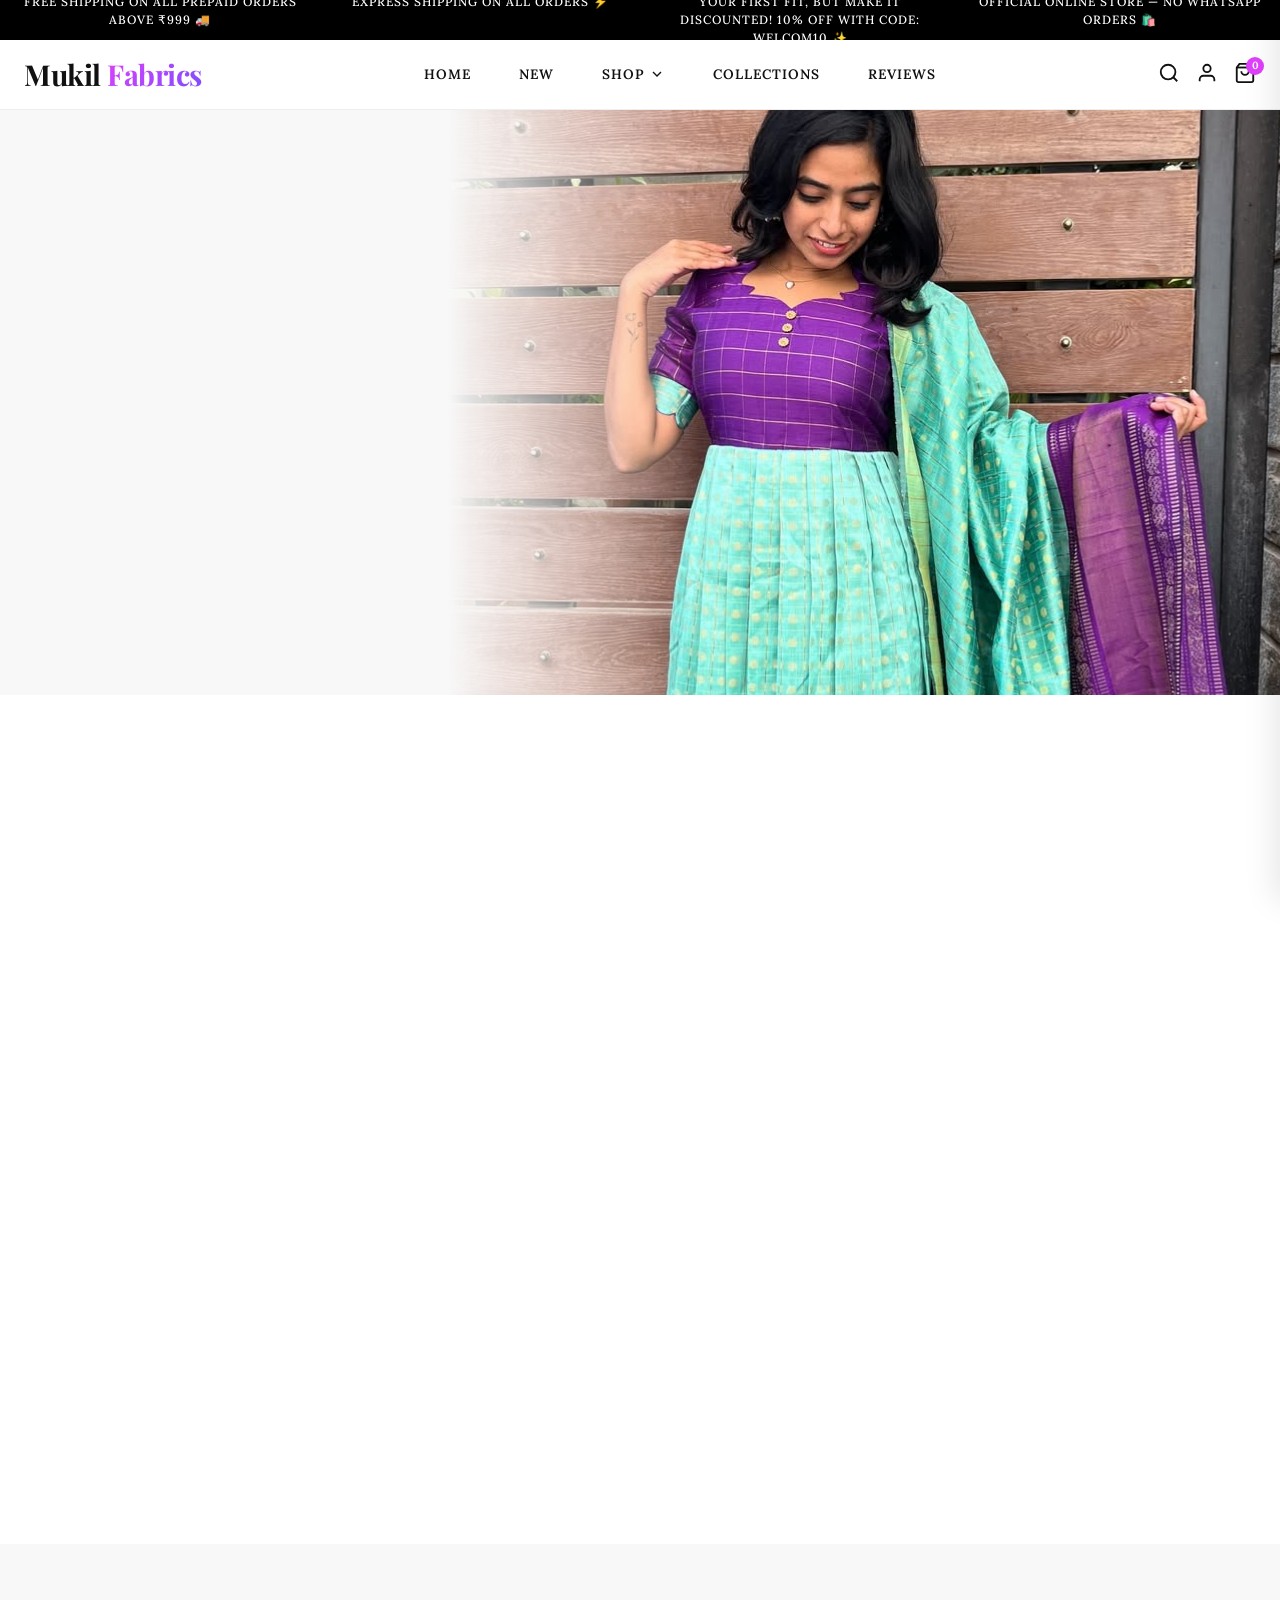
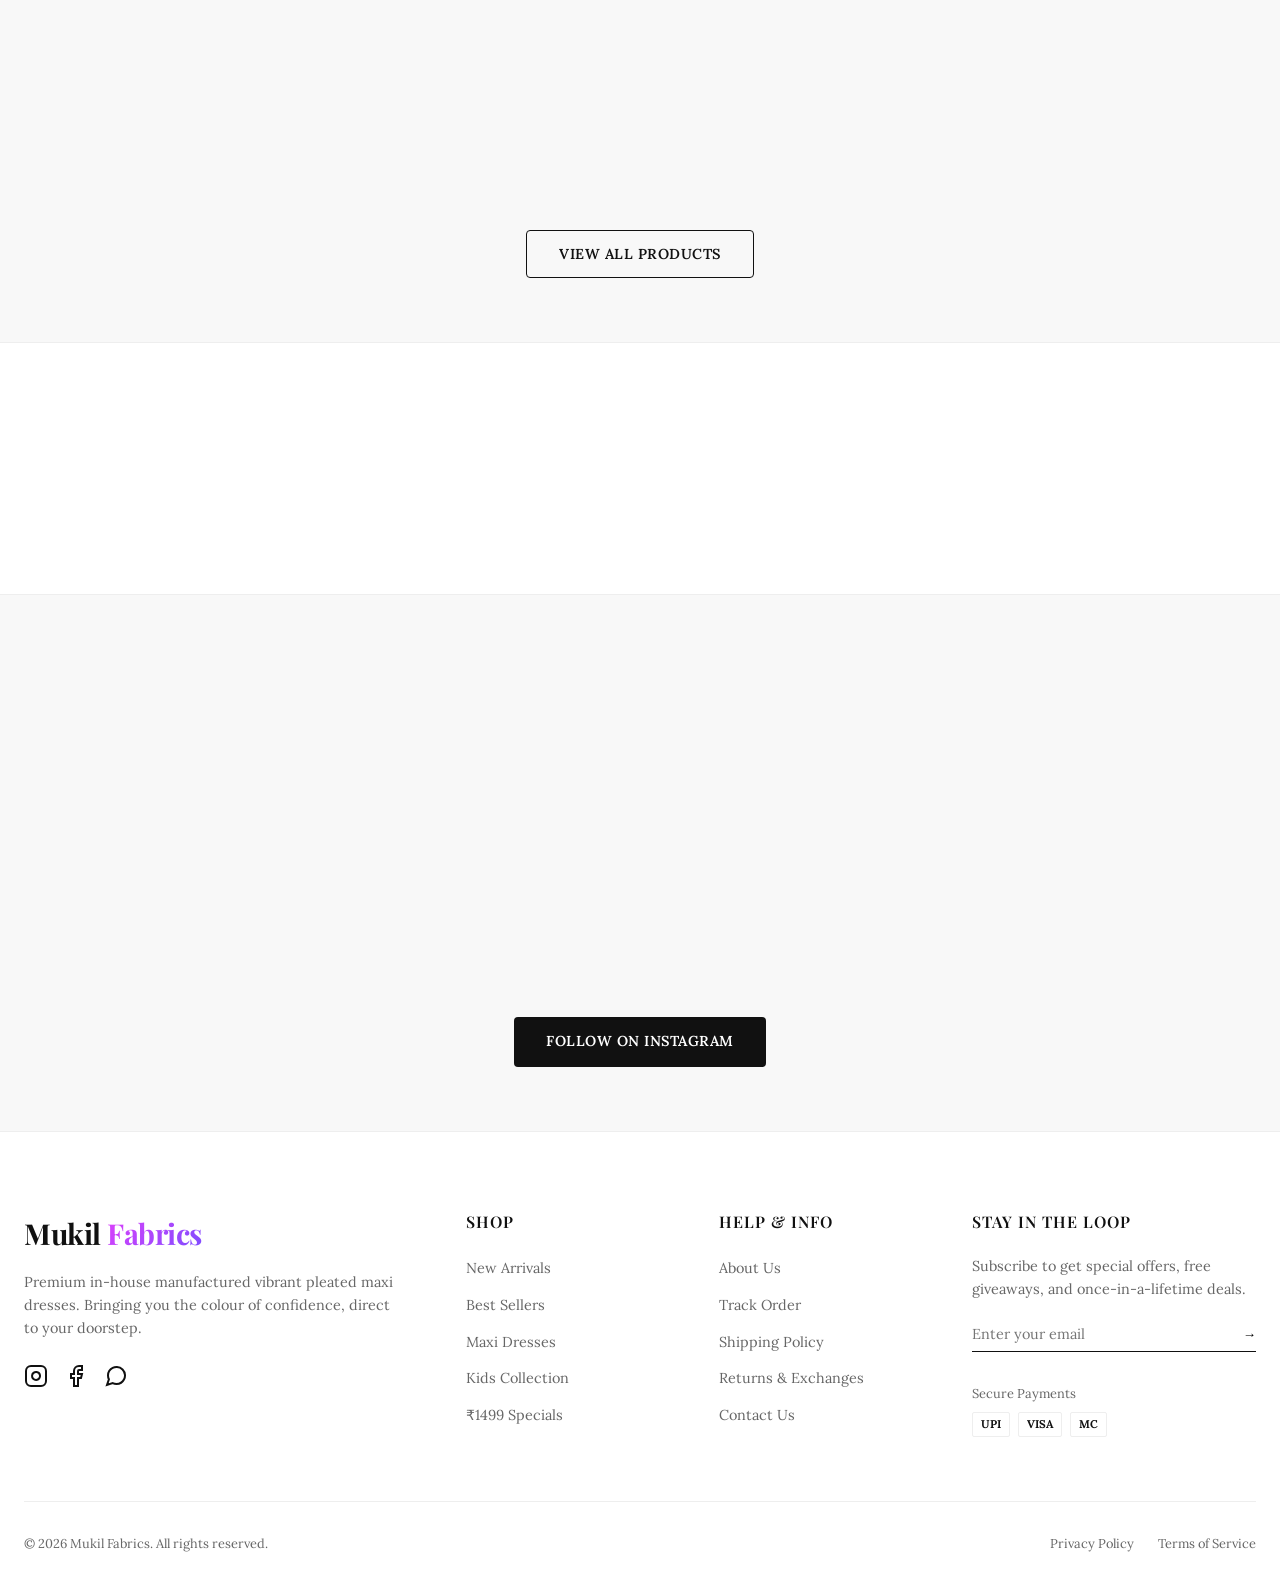
==== index.html @ 8c43ef95 "Implement sequential IDs P001 and OR001 with Admin display" ====
<!DOCTYPE html>
<html lang="en">
<head>
  <meta charset="UTF-8">
  <meta name="viewport" content="width=device-width, initial-scale=1.0">
  <title>Mukil Fabrics – Premium Pleated Maxi Dresses</title>
  <meta name="description" content="Shop Mukil Fabrics for trendy, vibrant pleated maxi dresses. Direct from manufacturer at ₹1499.">
  <link rel="stylesheet" href="style.css?v=2.2">
  <link rel="preconnect" href="https://fonts.googleapis.com">
  <link rel="preconnect" href="https://fonts.gstatic.com" crossorigin>
  <link href="https://fonts.googleapis.com/css2?family=Lora:ital,wght@0,400;0,500;0,600;0,700;1,400&family=Playfair+Display:ital,wght@0,400;0,500;0,600;0,700;0,800;0,900;1,400&display=swap" rel="stylesheet">
  <!-- SweetAlert2 for premium notifications -->
  <script src="https://cdn.jsdelivr.net/npm/sweetalert2@11"></script>
  <style>
    /* Prevent FOUC and ensure icons load smoothly */
    [data-icon] { display: inline-block; width: 1em; height: 1em; stroke-width: 0; stroke: currentColor; fill: currentColor; }
  </style>
</head>
<body class="light-mode">
  
  <!-- ROTATING ANNOUNCEMENT BAR -->
  <div class="announcement-bar" id="announcementBar">
    <div class="announcement-track" id="announcementTrack">
      <div class="announcement-slide">Free shipping on all prepaid orders above ₹999 🚚</div>
      <div class="announcement-slide">Express Shipping on all Orders ⚡</div>
      <div class="announcement-slide">Your first fit, but make it discounted! 10% OFF with code: WELCOM10 ✨</div>
      <div class="announcement-slide">Official Online Store — No WhatsApp Orders 🛍️</div>
    </div>
  </div>

  <!-- HEADER & MEGA MENU -->
  <header class="header">
    <div class="header-container">
      <button class="hamburger" id="hamburgerBtn" aria-label="Menu">
        <svg viewBox="0 0 24 24" fill="none" stroke="currentColor" stroke-width="2" stroke-linecap="round"><line x1="3" y1="12" x2="21" y2="12"></line><line x1="3" y1="6" x2="21" y2="6"></line><line x1="3" y1="18" x2="21" y2="18"></line></svg>
      </button>
      
      <a href="#" class="logo">Mukil <span class="gradient-text">Fabrics</span></a>

      <nav class="nav" id="mainNav">
        <ul class="nav-links">
          <li><a href="#" class="active">Home</a></li>
          <li><a href="#new">New</a></li>
          <li class="has-mega-menu">
            <a href="#shop">Shop <svg class="chevron" viewBox="0 0 24 24" fill="none" stroke="currentColor" stroke-width="2"><polyline points="6 9 12 15 18 9"></polyline></svg></a>
            <div class="mega-menu">
              <div class="mega-menu-inner">
                <div class="mega-col">
                  <h3>Dresses</h3>
                  <a href="#">New In</a>
                  <a href="#">Trending Now</a>
                  <a href="#">Maxi Dresses</a>
                  <a href="#">Midi Dresses</a>
                  <a href="#">View All</a>
                </div>
                <div class="mega-col">
                  <h3>Kids Collection</h3>
                  <a href="#">Party Wear</a>
                  <a href="#">Casual Wear</a>
                  <a href="#">Trending</a>
                </div>
                <div class="mega-col">
                  <h3>Shop by Price</h3>
                  <a href="#">Under ₹1499</a>
                  <a href="#">₹1499 Specials</a>
                  <a href="#">Premium Collection</a>
                </div>
                <div class="mega-col mega-promo">
                  <img src="images/dress_magenta.png" alt="Promo">
                  <div class="promo-text">
                    <h4>Bestsellers</h4>
                    <p>Shop our most loved styles</p>
                  </div>
                </div>
              </div>
            </div>
          </li>
          <li><a href="#collections">Collections</a></li>
          <li><a href="#reviews">Reviews</a></li>
        </ul>
      </nav>

      <div class="nav-icons">
        <button aria-label="Search" class="icon-btn"><svg viewBox="0 0 24 24" fill="none" stroke="currentColor" stroke-width="2"><circle cx="11" cy="11" r="8"></circle><line x1="21" y1="21" x2="16.65" y2="16.65"></line></svg></button>
        <button aria-label="Account" class="icon-btn hide-mobile"><svg viewBox="0 0 24 24" fill="none" stroke="currentColor" stroke-width="2"><path d="M20 21v-2a4 4 0 0 0-4-4H8a4 4 0 0 0-4 4v2"></path><circle cx="12" cy="7" r="4"></circle></svg></button>
        <button aria-label="Cart" class="icon-btn cart-btn" id="cartBtn">
          <svg viewBox="0 0 24 24" fill="none" stroke="currentColor" stroke-width="2"><path d="M6 2L3 6v14a2 2 0 0 0 2 2h14a2 2 0 0 0 2-2V6l-3-4z"></path><line x1="3" y1="6" x2="21" y2="6"></line><path d="M16 10a4 4 0 0 1-8 0"></path></svg>
          <span class="cart-count" id="cartCount">0</span>
        </button>
      </div>
    </div>
  </header>

  <main>
    <!-- SPLIT HERO -->
    <section class="hero-full" id="home">
      <div class="hero-bg animate-on-load">
        <img src="images/hero_banner.jpg" alt="Vibrant Pleated Maxi Dresses">
      </div>
      <div class="container hero-container">
        <div class="hero-content-wrapper">
          <div class="hero-text-content">
            <span class="hero-tag reveal-up animate-on-load delay-1">New Collection</span>
            <h1 class="hero-main-title reveal-up animate-on-load delay-2">Wear the Colour<br><span class="animated-gradient-text">of Confidence</span></h1>
            <p class="hero-desc reveal-up animate-on-load delay-3">Premium In-House Manufacturing. Direct to You. Discover our signature pleated maxi dresses starting at ₹1499.</p>
            <div class="hero-actions reveal-up animate-on-load delay-3">
              <a href="#shop" class="btn-primary">Shop Now</a>
              <a href="#collections" class="btn-outline">View Collections</a>
            </div>
          </div>
        </div>
      </div>
    </section>

    <!-- SHOP BY COLLECTION GRID -->
    <section class="section-padding" id="collections">
      <div class="container">
        <h2 class="section-title text-center reveal-up animate-on-scroll">Shop By Collection</h2>
        <div class="collection-grid reveal-up animate-on-scroll delay-1">
          <a href="#shop" class="col-card large">
            <img src="images/dress_1_main.jpg" alt="Maxi Dresses">
            <div class="col-overlay">
              <h3>Maxi Dresses</h3>
              <span>Shop Now →</span>
            </div>
          </a>
          <a href="#shop" class="col-card">
            <img src="images/dress_2_main.jpg" alt="New Arrivals">
            <div class="col-overlay">
              <h3>New Arrivals</h3>
            </div>
          </a>
          <a href="#shop" class="col-card">
            <img src="images/dress_3_main.jpg" alt="Trending Now">
            <div class="col-overlay">
              <h3>Trending Now</h3>
            </div>
          </a>
          <a href="#shop" class="col-card wide">
            <img src="images/dress_4_main.jpg" alt="Exclusive Offers">
            <div class="col-overlay">
              <h3>₹1499 Specials</h3>
              <span>View Offers →</span>
            </div>
          </a>
        </div>
      </div>
    </section>

    <!-- HORIZONTAL TABS & PRODUCT GRID -->
    <section class="section-padding bg-light" id="shop">
      <div class="container">
        <h2 class="section-title text-center reveal-up animate-on-scroll">Trending Products</h2>
        
        <div class="tab-scroll-container reveal-up animate-on-scroll delay-1">
          <ul class="category-tabs" id="categoryTabs">
            <li class="tab-item active" data-filter="all">All</li>
            <li class="tab-item" data-filter="new">New In</li>
            <li class="tab-item" data-filter="bestseller">Best Sellers</li>
            <li class="tab-item" data-filter="maxi">Maxi Dresses</li>
            <li class="tab-item" data-filter="kids">Kids Wear</li>
          </ul>
        </div>

        <!-- Products injected by JS -->
        <div class="product-grid" id="productGrid"></div>
        
        <div class="text-center mt-3">
          <button id="viewAllBtn" class="btn-outline">View All Products</button>
        </div>
      </div>
    </section>

    <!-- TRUST BADGES -->
    <section class="trust-bar section-padding">
      <div class="container">
        <div class="trust-grid reveal-up animate-on-scroll">
          <div class="trust-item">
            <div class="trust-icon"><img src="https://unpkg.com/emoji-datasource-apple@15.0.1/img/apple/64/2728.png" alt="✨" class="apple-emoji"></div>
            <h4>Premium Quality</h4>
            <p>Finest pleated fabrics</p>
          </div>
          <div class="trust-item">
            <div class="trust-icon"><img src="https://unpkg.com/emoji-datasource-apple@15.0.1/img/apple/64/1f3ed.png" alt="🏭" class="apple-emoji"></div>
            <h4>Own Manufacturing</h4>
            <p>Direct from our factory</p>
          </div>
          <div class="trust-item">
            <div class="trust-icon"><img src="https://unpkg.com/emoji-datasource-apple@15.0.1/img/apple/64/1f69a.png" alt="🚚" class="apple-emoji"></div>
            <h4>Fast Shipping</h4>
            <p>Express delivery available</p>
          </div>
          <div class="trust-item">
            <div class="trust-icon"><img src="https://unpkg.com/emoji-datasource-apple@15.0.1/img/apple/64/1f496.png" alt="💖" class="apple-emoji"></div>
            <h4>101K+ Family</h4>
            <p>Loved on Instagram</p>
          </div>
        </div>
      </div>
    </section>

    <!-- INSTAGRAM FEED -->
    <section class="section-padding bg-light">
      <div class="container">
        <div class="text-center mb-2 reveal-up animate-on-scroll">
          <h2 class="section-title">Join Our Community</h2>
          <p class="section-subtitle">Follow @mukilfabrics for daily style inspiration</p>
        </div>
        <div class="insta-grid reveal-up animate-on-scroll delay-1">
          <a href="#" class="insta-post"><img src="images/dress_1_main.jpg" alt="Instagram"><div class="insta-overlay"><img src="https://unpkg.com/emoji-datasource-apple@15.0.1/img/apple/64/2764-fe0f.png" alt="❤️" class="apple-emoji"> 1.2k</div></a>
          <a href="#" class="insta-post"><img src="images/dress_2_side.jpg" alt="Instagram"><div class="insta-overlay"><img src="https://unpkg.com/emoji-datasource-apple@15.0.1/img/apple/64/2764-fe0f.png" alt="❤️" class="apple-emoji"> 856</div></a>
          <a href="#" class="insta-post"><img src="images/dress_3_back.jpg" alt="Instagram"><div class="insta-overlay"><img src="https://unpkg.com/emoji-datasource-apple@15.0.1/img/apple/64/2764-fe0f.png" alt="❤️" class="apple-emoji"> 2.4k</div></a>
          <a href="#" class="insta-post"><img src="images/dress_4_main.jpg" alt="Instagram"><div class="insta-overlay"><img src="https://unpkg.com/emoji-datasource-apple@15.0.1/img/apple/64/2764-fe0f.png" alt="❤️" class="apple-emoji"> 945</div></a>
          <a href="#" class="insta-post"><img src="images/dress_1_back.jpg" alt="Instagram"><div class="insta-overlay"><img src="https://unpkg.com/emoji-datasource-apple@15.0.1/img/apple/64/2764-fe0f.png" alt="❤️" class="apple-emoji"> 1.8k</div></a>
          <a href="#" class="insta-post"><img src="images/dress_3_main.jpg" alt="Instagram"><div class="insta-overlay"><img src="https://unpkg.com/emoji-datasource-apple@15.0.1/img/apple/64/2764-fe0f.png" alt="❤️" class="apple-emoji"> 3.1k</div></a>
        </div>
        <div class="text-center mt-2">
          <a href="https://instagram.com/mukilfabrics" target="_blank" class="btn-primary">Follow on Instagram</a>
        </div>
      </div>
    </section>
  </main>

  <!-- HAY CLOTHING INSPIRED FOOTER -->
  <footer class="footer">
    <div class="container">
      <div class="footer-grid">
        <div class="footer-col brand-col">
          <a href="#" class="logo">Mukil <span class="gradient-text">Fabrics</span></a>
          <p>Premium in-house manufactured vibrant pleated maxi dresses. Bringing you the colour of confidence, direct to your doorstep.</p>
          <div class="social-links">
            <a href="#" aria-label="Instagram"><svg viewBox="0 0 24 24" fill="none" stroke="currentColor" stroke-width="2"><rect x="2" y="2" width="20" height="20" rx="5" ry="5"></rect><path d="M16 11.37A4 4 0 1 1 12.63 8 4 4 0 0 1 16 11.37z"></path><line x1="17.5" y1="6.5" x2="17.51" y2="6.5"></line></svg></a>
            <a href="#" aria-label="Facebook"><svg viewBox="0 0 24 24" fill="none" stroke="currentColor" stroke-width="2"><path d="M18 2h-3a5 5 0 0 0-5 5v3H7v4h3v8h4v-8h3l1-4h-4V7a1 1 0 0 1 1-1h3z"></path></svg></a>
            <a href="#" aria-label="WhatsApp"><svg viewBox="0 0 24 24" fill="none" stroke="currentColor" stroke-width="2"><path d="M21 11.5a8.38 8.38 0 0 1-.9 3.8 8.5 8.5 0 0 1-7.6 4.7 8.38 8.38 0 0 1-3.8-.9L3 21l1.9-5.7a8.38 8.38 0 0 1-.9-3.8 8.5 8.5 0 0 1 4.7-7.6 8.38 8.38 0 0 1 3.8-.9h.5a8.48 8.48 0 0 1 8 8v.5z"></path></svg></a>
          </div>
        </div>
        
        <div class="footer-col">
          <h4>Shop</h4>
          <ul class="footer-links">
            <li><a href="#">New Arrivals</a></li>
            <li><a href="#">Best Sellers</a></li>
            <li><a href="#">Maxi Dresses</a></li>
            <li><a href="#">Kids Collection</a></li>
            <li><a href="#">₹1499 Specials</a></li>
          </ul>
        </div>
        
        <div class="footer-col">
          <h4>Help & Info</h4>
          <ul class="footer-links">
            <li><a href="#">About Us</a></li>
            <li><a href="#">Track Order</a></li>
            <li><a href="#">Shipping Policy</a></li>
            <li><a href="#">Returns & Exchanges</a></li>
            <li><a href="#">Contact Us</a></li>
          </ul>
        </div>
        
        <div class="footer-col">
          <h4>Stay in the loop</h4>
          <p>Subscribe to get special offers, free giveaways, and once-in-a-lifetime deals.</p>
          <form class="newsletter-form">
            <input type="email" placeholder="Enter your email" required>
            <button type="submit">→</button>
          </form>
          <div class="payment-icons mt-2">
            <span>Secure Payments</span>
            <div class="icons">
              <!-- Placeholders for payment icons -->
              <div class="pay-icon">UPI</div>
              <div class="pay-icon">VISA</div>
              <div class="pay-icon">MC</div>
            </div>
          </div>
        </div>
      </div>
      
      <div class="footer-bottom">
        <p>&copy; 2026 Mukil Fabrics. All rights reserved.</p>
        <div class="footer-bottom-links">
          <a href="#">Privacy Policy</a>
          <a href="#">Terms of Service</a>
        </div>
      </div>
    </div>
  </footer>

  <!-- PRODUCT QUICK VIEW MODAL (NEW) -->
  <div class="quickview-modal" id="quickViewModal">
    <div class="quickview-backdrop" id="quickViewBackdrop"></div>
    <div class="quickview-content">
      <button class="quickview-close" id="quickViewClose" aria-label="Close modal">×</button>
      <div class="quickview-grid" id="quickViewBody">
        <!-- Content injected via JS -->
      </div>
    </div>
  </div>

  <!-- CART DRAWER (Existing structure, updated styling) -->
  <div class="cart-overlay" id="cartOverlay"></div>
  <div class="cart-drawer" id="cartDrawer">
    <div class="cart-header">
      <h2>Your Bag <span id="cartCountDrawer">(0)</span></h2>
      <button class="close-cart" id="closeCart">×</button>
    </div>
    
    <!-- Free shipping progress -->
    <div class="shipping-progress-container">
      <p class="shipping-message" id="shippingMessage">Add ₹999 for free shipping!</p>
      <div class="progress-bar"><div class="progress-fill" id="shippingProgress"></div></div>
    </div>

    <div class="cart-items" id="cartItems">
      <!-- Items inject via JS -->
      <div class="empty-cart text-center" style="display:none;" id="emptyCartMsg">
        <p>Your bag is empty.</p>
        <a href="#shop" class="btn-primary mt-1" id="startShoppingBtn">Start Shopping</a>
      </div>
    </div>
    <div class="cart-footer">
      <div class="cart-total-row">
        <span>Subtotal</span>
        <span id="cartTotal">₹0</span>
      </div>
      <p class="tax-note">Taxes included. Shipping calculated at checkout.</p>
      <button class="btn-primary cart-checkout-btn" id="checkoutBtn" disabled>Proceed to Checkout</button>
    </div>
  </div>

  <!-- CHECKOUT MODAL -->
  <div class="quickview-modal" id="checkoutModal">
    <div class="quickview-backdrop" id="checkoutBackdrop"></div>
    <div class="quickview-content" style="max-width: 500px; padding: 30px;">
      <button class="quickview-close" id="checkoutClose" aria-label="Close modal">×</button>
      <h2>Checkout Details</h2>
      <form id="checkoutForm" style="margin-top: 20px;">
        <div class="form-group" style="margin-bottom: 15px;">
          <label style="display:block; margin-bottom: 5px;">Full Name</label>
          <input type="text" id="checkoutName" required style="width: 100%; padding: 10px; border: 1px solid #ccc; border-radius: 4px;">
        </div>
        <div class="form-group" style="margin-bottom: 15px;">
          <label style="display:block; margin-bottom: 5px;">Phone Number</label>
          <input type="tel" id="checkoutPhone" required style="width: 100%; padding: 10px; border: 1px solid #ccc; border-radius: 4px;">
        </div>
        <div class="form-group" style="margin-bottom: 20px;">
          <label style="display:block; margin-bottom: 5px;">Delivery Address</label>
          <textarea id="checkoutAddress" required rows="3" style="width: 100%; padding: 10px; border: 1px solid #ccc; border-radius: 4px; font-family: inherit;"></textarea>
        </div>
        <button type="submit" class="btn-primary" style="width: 100%;">Place Order (<span id="checkoutTotalBtn">₹0</span>)</button>
      </form>
    </div>
  </div>

  <!-- NOTIFICATION TOAST -->
  <div class="toast" id="toast"></div>

  <script type="module" src="app.js?v=1.1"></script>
</body>
</html>
---- style.css ----
:root {
  /* Brand Colors - Keeping Mukil Fabrics core identity */
  --accent: #e040fb; /* Vibrant Magenta */
  --accent-dark: #b000c9;
  --accent-light: #f3e5f5;
  --violet: #7c4dff;
  
  /* Neutral / Theme Colors */
  --bg: #ffffff;
  --bg-alt: #f8f8f8;
  --text-main: #111111;
  --text-muted: #666666;
  --border: #eeeeee;
  
  /* UI Elements */
  --error: #d72c0d;
  --success: #008000;
  --radius: 4px; /* Hay clothing uses sharper corners, not 24px */
  --shadow-sm: 0 2px 8px rgba(0,0,0,0.06);
  --shadow-md: 0 8px 24px rgba(0,0,0,0.12);
  --shadow-lg: 0 20px 40px rgba(0,0,0,0.2);
  --header-height: 70px;
  --announcement-height: 40px;
  
  /* Fonts */
  --font-heading: 'Playfair Display', serif;
  --font-body: 'Lora', serif;
}

/* RESET & BASE */
* { margin: 0; padding: 0; box-sizing: border-box; }
html { scroll-behavior: smooth; }
body {
  font-family: var(--font-body);
  background-color: var(--bg);
  color: var(--text-main);
  line-height: 1.5;
  -webkit-font-smoothing: antialiased;
  padding-top: calc(var(--header-height) + var(--announcement-height));
}
a { text-decoration: none; color: inherit; }
ul { list-style: none; }
button { cursor: pointer; border: none; background: none; font-family: inherit; }
img { max-width: 100%; height: auto; display: block; }

.container { max-width: 1400px; margin: 0 auto; padding: 0 1.5rem; }
.section-padding { padding: 4rem 0; }
.bg-light { background-color: var(--bg-alt); }
.text-center { text-align: center; }
.mt-1 { margin-top: 1rem; }
.mt-2 { margin-top: 2rem; }
.mt-3 { margin-top: 3rem; }
.mb-1 { margin-bottom: 1rem; }
.mb-2 { margin-bottom: 2rem; }

/* TYPOGRAPHY */
h1, h2, h3, h4 { font-family: var(--font-heading); font-weight: 600; line-height: 1.2; }
.section-title { font-family: var(--font-heading); font-size: 2.2rem; margin-bottom: 2.5rem; text-transform: uppercase; letter-spacing: 1px; position: relative; padding-bottom: 15px; }
.section-title::after {
  content: ''; position: absolute; bottom: 0; left: 50%; transform: translateX(-50%); width: 60px; height: 3px; background: var(--text-main);
}
.section-subtitle { font-size: 1rem; color: var(--text-muted); margin-top: -2rem; margin-bottom: 2.5rem; }
.gradient-text {
  background: linear-gradient(135deg, var(--accent), var(--violet));
  -webkit-background-clip: text;
  -webkit-text-fill-color: transparent;
}
.animated-gradient-text {
  background: linear-gradient(90deg, var(--accent), var(--violet), #ff4081, var(--accent));
  background-size: 300% auto;
  color: var(--accent);
  -webkit-background-clip: text;
  -webkit-text-fill-color: transparent;
  animation: shimmerText 3s linear infinite;
  display: inline-block;
}
@keyframes shimmerText {
  0% { background-position: 0% 50%; }
  100% { background-position: 300% 50%; }
}
.apple-emoji {
  width: 1em;
  height: 1em;
  vertical-align: -0.15em;
  object-fit: contain;
  display: inline-block;
}

/* BUTTONS */
.btn-primary, .btn-outline {
  display: inline-flex; align-items: center; justify-content: center;
  padding: 0.875rem 2rem;
  font-size: 0.9rem;
  font-weight: 600;
  text-transform: uppercase;
  letter-spacing: 0.5px;
  border-radius: var(--radius);
  transition: all 0.3s ease;
  cursor: pointer;
}
.btn-primary {
  background-color: var(--text-main);
  color: #fff;
}
.btn-primary:hover {
  background-color: var(--accent);
  transform: translateY(-2px);
}
.btn-primary:disabled {
  background-color: #ccc; cursor: not-allowed; transform: none;
}
.btn-outline {
  background-color: transparent;
  color: var(--text-main);
  border: 1px solid var(--text-main);
}
.btn-outline:hover {
  background-color: var(--text-main);
  color: #fff;
}

/* ANNOUNCEMENT BAR */
.announcement-bar {
  background-color: #000;
  color: #fff;
  height: var(--announcement-height);
  position: fixed;
  top: 0; left: 0; right: 0;
  z-index: 1001;
  display: flex;
  align-items: center;
  overflow: hidden;
  font-size: 0.75rem;
  font-weight: 500;
  letter-spacing: 1px;
  text-transform: uppercase;
}
.announcement-track {
  display: flex;
  width: 400%; /* 4 slides */
  transition: transform 0.5s ease-in-out;
}
.announcement-slide {
  width: 25%;
  text-align: center;
  padding: 0 1rem;
}

/* HEADER & MEGA MENU */
.header {
  position: fixed;
  top: var(--announcement-height);
  left: 0; right: 0;
  height: var(--header-height);
  background: rgba(255, 255, 255, 0.98);
  border-bottom: 1px solid var(--border);
  z-index: 1000;
  transition: transform 0.3s;
}
.header.scroll-up { transform: translateY(-100%); }
.header-container {
  max-width: 1400px; margin: 0 auto; padding: 0 1.5rem;
  height: 100%;
  display: flex; align-items: center; justify-content: space-between;
}
.hamburger { display: none; background: none; border: none; color: var(--text-main); }
.hamburger svg { width: 24px; height: 24px; }
.logo { font-family: var(--font-heading); font-size: 1.8rem; font-weight: 700; letter-spacing: -0.5px; }

/* Navigation Links */
.nav-links { display: flex; gap: 1rem; height: 100%; align-items: center; }
.nav-links li { height: 100%; display: flex; align-items: center; }
.nav-links > li > a {
  font-family: var(--font-body);
  font-size: 0.85rem; font-weight: 600; text-transform: uppercase; letter-spacing: 1px;
  display: flex; align-items: center; gap: 0.25rem;
  position: relative; padding: 0.5rem 1rem; height: auto; border-radius: 30px;
  z-index: 1; transition: color 0.3s ease;
}
.nav-links > li > a::after {
  content: ''; position: absolute; inset: 0; background: var(--text-main);
  border-radius: 30px; z-index: -1; transform: scale(0.5); opacity: 0;
  transition: all 0.4s cubic-bezier(0.175, 0.885, 0.32, 1.275);
}
.nav-links > li > a.active { color: var(--text-main); }
.nav-links > li > a:hover, .nav-links > li > a.active:hover { color: #fff; }
.nav-links > li > a:hover::after { transform: scale(1); opacity: 1; }
.chevron { width: 16px; height: 16px; transition: transform 0.3s; }

/* Mega Menu */
.has-mega-menu:hover .chevron { transform: rotate(180deg); }
.mega-menu {
  position: absolute; top: 100%; left: 0; width: 100%;
  background: #fff; border-bottom: 1px solid var(--border);
  box-shadow: 0 10px 30px rgba(0,0,0,0.05);
  opacity: 0; visibility: hidden; transform: translateY(10px);
  transition: all 0.3s ease; pointer-events: none;
}
.mega-menu::before {
  content: '';
  position: absolute;
  top: -30px;
  left: 0;
  width: 100%;
  height: 30px;
  background: transparent;
}
.has-mega-menu:hover .mega-menu {
  opacity: 1; visibility: visible; transform: translateY(0); pointer-events: auto;
}
.mega-menu-inner {
  max-width: 1200px; margin: 0 auto; padding: 3rem 1.5rem;
  display: grid; grid-template-columns: repeat(4, 1fr); gap: 3rem;
}
.mega-col h3 { font-size: 1rem; margin-bottom: 1.5rem; text-transform: uppercase; letter-spacing: 1px; border-bottom: 1px solid var(--border); padding-bottom: 0.5rem; }
.mega-col a {
  display: block; font-size: 0.9rem; color: var(--text-muted); margin-bottom: 0.75rem;
  text-transform: none; letter-spacing: normal; height: auto;
}
.mega-col a::after { display: none; }
.mega-col a:hover { color: var(--accent); padding-left: 5px; }
.mega-promo img { width: 100%; height: 200px; object-fit: cover; border-radius: var(--radius); margin-bottom: 1rem; }
.promo-text h4 { font-size: 1rem; margin-bottom: 0.25rem; }
.promo-text p { font-size: 0.85rem; color: var(--text-muted); }

/* Nav Icons */
.nav-icons { display: flex; gap: 1rem; align-items: center; }
.icon-btn { position: relative; color: var(--text-main); transition: color 0.3s; }
.icon-btn:hover { color: var(--accent); }
.icon-btn svg { width: 22px; height: 22px; }
.cart-count {
  position: absolute; top: -5px; right: -8px;
  background: var(--accent); color: #fff;
  font-size: 0.65rem; font-weight: 700;
  width: 18px; height: 18px; border-radius: 50%;
  display: flex; align-items: center; justify-content: center;
}

/* SPLIT EDGE HERO WITH BLEND */
.hero-full {
  position: relative;
  height: 65vh;
  min-height: 450px;
  max-height: 700px;
  overflow: hidden;
  background-color: var(--bg-alt);
}
.hero-bg { 
  position: absolute; top: 0; right: 0; 
  width: 65%; height: 100%; 
  overflow: hidden;
  -webkit-mask-image: linear-gradient(to right, transparent 0%, black 30%);
  mask-image: linear-gradient(to right, transparent 0%, black 30%);
}
.hero-bg img { 
  width: 100%; 
  height: 100%; 
  object-fit: cover; 
  object-position: center 35%; /* Focus on face to waist area */
  transform: scale(1.3); /* Balanced zoom to see more of the model */
  transition: transform 20s cubic-bezier(0.25, 0.46, 0.45, 0.94); 
}
.hero-bg.active img { transform: scale(1.1); }

.hero-container {
  height: 100%;
  display: flex;
  align-items: center;
}
.hero-content-wrapper {
  position: relative; z-index: 2;
  width: 50%;
  padding-right: 2rem;
}
.hero-text-content { max-width: 600px; }
.hero-tag {
  display: inline-block; font-size: 0.75rem; font-weight: 700; text-transform: uppercase;
  letter-spacing: 2px; color: var(--accent); margin-bottom: 1rem;
}
.hero-main-title { font-size: clamp(3rem, 5vw, 4.5rem); margin-bottom: 1.5rem; }
.hero-desc { font-size: 1.1rem; color: var(--text-muted); margin-bottom: 2.5rem; line-height: 1.6; }
.hero-actions { display: flex; gap: 1rem; flex-wrap: wrap; }

/* COLLECTIONS GRID */
.collection-grid {
  display: grid; grid-template-columns: repeat(4, 1fr);
  grid-auto-rows: 300px; gap: 1.5rem;
}
.col-card {
  position: relative; border-radius: var(--radius); overflow: hidden;
  display: block; group: hover;
}
.col-card img { width: 100%; height: 100%; object-fit: cover; transition: transform 0.7s ease; }
.col-card:hover img { transform: scale(1.05); }
.col-card.large { grid-column: span 2; grid-row: span 2; }
.col-card.wide { grid-column: span 2; }
.col-overlay {
  position: absolute; inset: 0;
  background: linear-gradient(to top, rgba(0,0,0,0.6) 0%, transparent 50%);
  display: flex; flex-direction: column; justify-content: flex-end; padding: 2rem;
  color: #fff;
}
.col-overlay h3 { font-size: 1.5rem; font-weight: 600; margin-bottom: 0.5rem; }
.col-overlay span { font-size: 0.85rem; font-weight: 500; text-transform: uppercase; letter-spacing: 1px; opacity: 0; transform: translateY(10px); transition: all 0.3s; }
.col-card:hover .col-overlay span { opacity: 1; transform: translateY(0); }

/* HORIZONTAL TABS */
.tab-scroll-container {
  overflow-x: auto; scrollbar-width: none; -ms-overflow-style: none;
  margin-bottom: 2.5rem; padding-bottom: 5px;
}
.tab-scroll-container::-webkit-scrollbar { display: none; }
.category-tabs {
  display: flex; gap: 2rem; justify-content: center; min-width: max-content;
}
.tab-item {
  font-size: 1rem; font-weight: 500; color: var(--text-muted);
  cursor: pointer; padding-bottom: 0.5rem; position: relative;
  text-transform: uppercase; letter-spacing: 1px;
}
.tab-item::after {
  content: ''; position: absolute; bottom: 0; left: 0; width: 0; height: 2px;
  background: var(--text-main); transition: width 0.3s;
}
.tab-item:hover { color: var(--text-main); }
.tab-item.active { color: var(--text-main); font-weight: 700; }
.tab-item.active::after { width: 100%; }

/* HAY CLOTHING STYLE PRODUCT CARD */
.product-grid {
  display: grid; grid-template-columns: repeat(4, 1fr); gap: 2rem 1.5rem;
}
.product-card {
  position: relative; display: flex; flex-direction: column;
}
.product-image-wrap {
  position: relative; aspect-ratio: 2/3; overflow: hidden; border-radius: var(--radius);
  background: var(--bg-alt); margin-bottom: 1rem; cursor: pointer;
}
.product-image-wrap img {
  width: 100%; height: 100%; object-fit: cover; transition: transform 0.5s, opacity 0.5s;
}
.product-image-wrap .hover-img { position: absolute; top: 0; left: 0; opacity: 0; z-index: 1; width: 100%; height: 100%; object-fit: cover; }
.product-card:hover .product-image-wrap .hover-img { opacity: 1; transform: scale(1.05); }
.product-card:hover .product-image-wrap .main-img { transform: scale(1.05); }
.product-card:hover .product-image-wrap img:not(.hover-img) { transform: scale(1.05); }

/* Product Badges */
.card-badges { position: absolute; top: 10px; left: 10px; display: flex; flex-direction: column; gap: 5px; z-index: 2; }
.badge-new { background: #fff; color: #000; font-size: 0.65rem; font-weight: 700; padding: 3px 8px; text-transform: uppercase; letter-spacing: 1px; box-shadow: var(--shadow-sm); }
.badge-sale { background: var(--error); color: #fff; font-size: 0.65rem; font-weight: 700; padding: 3px 8px; text-transform: uppercase; letter-spacing: 1px; box-shadow: var(--shadow-sm); }

/* Quick View Icon */
.quick-view-btn {
  position: absolute; top: 10px; right: 10px; width: 36px; height: 36px;
  background: rgba(255,255,255,0.9); border-radius: 50%;
  display: flex; align-items: center; justify-content: center;
  color: var(--text-main); opacity: 0; transform: translateY(-10px); transition: all 0.3s;
  box-shadow: var(--shadow-sm); z-index: 2;
}
.product-card:hover .quick-view-btn { opacity: 1; transform: translateY(0); }
.quick-view-btn:hover { background: var(--text-main); color: #fff; }
.quick-view-btn svg { width: 18px; height: 18px; }

/* Size Quick-Select Overlay */
.size-overlay {
  position: absolute; bottom: 0; left: 0; right: 0;
  background: rgba(255,255,255,0.95); padding: 1rem;
  transform: translateY(100%); transition: transform 0.3s ease;
  z-index: 2;
}
.product-card:hover .size-overlay { transform: translateY(0); }
.size-title { font-size: 0.75rem; text-align: center; margin-bottom: 0.5rem; font-weight: 600; text-transform: uppercase; }
.size-selector { display: flex; justify-content: center; gap: 0.5rem; flex-wrap: wrap; }
.size-radio { display: none; }
.size-label {
  display: inline-flex; align-items: center; justify-content: center;
  width: 32px; height: 32px; font-size: 0.75rem; font-weight: 600;
  border: 1px solid var(--border); border-radius: 50%;
  cursor: pointer; transition: all 0.2s; background: #fff;
}
.size-label:hover { border-color: var(--text-main); }
.size-radio:checked + .size-label { background: var(--text-main); color: #fff; border-color: var(--text-main); }
.size-radio:disabled + .size-label { opacity: 0.3; cursor: not-allowed; text-decoration: line-through; }

/* Add to Bag Hover Button */
.quick-add-btn {
  width: 100%; padding: 0.75rem; margin-top: 0.75rem;
  background: var(--accent); color: #fff; font-size: 0.8rem; font-weight: 700;
  text-transform: uppercase; letter-spacing: 1px; border-radius: var(--radius);
  transition: background 0.3s;
}
.quick-add-btn:hover { background: var(--accent-dark); }
.quick-add-btn:disabled { background: #ccc; cursor: not-allowed; }

/* Product Details */
.product-info { padding: 0.5rem 0; text-align: left; }
.product-vendor { font-size: 0.7rem; color: var(--text-muted); text-transform: uppercase; letter-spacing: 1px; margin-bottom: 0.25rem; }
.product-title { font-size: 0.95rem; font-weight: 500; margin-bottom: 0.5rem; overflow: hidden; text-overflow: ellipsis; display: -webkit-box; -webkit-line-clamp: 2; -webkit-box-orient: vertical; }
.product-price-row { display: flex; align-items: center; gap: 0.5rem; flex-wrap: wrap; }
.price { font-size: 1rem; font-weight: 700; }
.price-old { font-size: 0.85rem; color: var(--text-muted); text-decoration: line-through; }
.price-discount { font-size: 0.75rem; color: var(--error); font-weight: 600; }
.product-rating { display: flex; align-items: center; gap: 0.25rem; margin-top: 0.5rem; font-size: 0.75rem; color: var(--text-muted); }
.stars { color: #FFD700; letter-spacing: 2px; }

/* TRUST BAR */
.trust-bar { border-top: 1px solid var(--border); border-bottom: 1px solid var(--border); }
.trust-grid { display: grid; grid-template-columns: repeat(4, 1fr); gap: 2rem; text-align: center; }
.trust-icon { font-size: 2rem; margin-bottom: 1rem; }
.trust-item h4 { font-size: 1rem; margin-bottom: 0.5rem; }
.trust-item p { font-size: 0.85rem; color: var(--text-muted); }

/* INSTA GRID */
.insta-grid { display: grid; grid-template-columns: repeat(6, 1fr); gap: 10px; }
.insta-post { position: relative; aspect-ratio: 1; overflow: hidden; display: block; }
.insta-post > img { width: 100%; height: 100%; object-fit: cover; transition: transform 0.4s; }
.insta-overlay { position: absolute; inset: 0; background: rgba(0,0,0,0.5); display: flex; align-items: center; justify-content: center; color: #fff; font-weight: 600; font-size: 1.2rem; opacity: 0; transition: opacity 0.3s; }
.insta-post:hover > img { transform: scale(1.1); }
.insta-post:hover .insta-overlay { opacity: 1; }

/* 4-COLUMN FOOTER */
.footer { background: var(--bg); padding: 5rem 0 2rem; border-top: 1px solid var(--border); }
.footer-grid { display: grid; grid-template-columns: 2fr 1fr 1fr 1.5fr; gap: 4rem; margin-bottom: 4rem; }
.footer-col h4 { font-size: 1rem; margin-bottom: 1.5rem; text-transform: uppercase; letter-spacing: 1px; }
.footer-col p { font-size: 0.9rem; color: var(--text-muted); margin-bottom: 1.5rem; line-height: 1.6; }
.brand-col .logo { display: block; margin-bottom: 1rem; }
.social-links { display: flex; gap: 1rem; }
.social-links a { color: var(--text-main); transition: color 0.3s; }
.social-links a:hover { color: var(--accent); }
.social-links svg { width: 24px; height: 24px; }
.footer-links { display: flex; flex-direction: column; gap: 0.75rem; }
.footer-links a { font-size: 0.9rem; color: var(--text-muted); transition: color 0.3s; }
.footer-links a:hover { color: var(--accent); }

.newsletter-form { display: flex; border-bottom: 1px solid var(--text-main); padding-bottom: 0.5rem; }
.newsletter-form input { border: none; background: transparent; outline: none; flex: 1; font-family: inherit; font-size: 0.9rem; }
.payment-icons span { display: block; font-size: 0.8rem; color: var(--text-muted); margin-bottom: 0.5rem; }
.payment-icons .icons { display: flex; gap: 0.5rem; }
.pay-icon { font-size: 0.7rem; font-weight: 700; padding: 0.2rem 0.5rem; border: 1px solid var(--border); border-radius: 2px; }

.footer-bottom { display: flex; justify-content: space-between; align-items: center; padding-top: 2rem; border-top: 1px solid var(--border); font-size: 0.8rem; color: var(--text-muted); }
.footer-bottom-links { display: flex; gap: 1.5rem; }

/* QUICK VIEW MODAL */
.quickview-modal { position: fixed; inset: 0; z-index: 2000; display: none; align-items: center; justify-content: center; padding: 1.5rem; }
.quickview-modal.active { display: flex; }
.quickview-backdrop { position: absolute; inset: 0; background: rgba(0,0,0,0.6); backdrop-filter: blur(4px); opacity: 0; transition: opacity 0.3s; }
.quickview-modal.active .quickview-backdrop { opacity: 1; }
.quickview-content { position: relative; background: #fff; width: 100%; max-width: 900px; border-radius: var(--radius); box-shadow: var(--shadow-lg); overflow: hidden; z-index: 2001; opacity: 0; transform: translateY(20px); transition: all 0.3s; max-height: 90vh; overflow-y: auto; }
.quickview-modal.active .quickview-content { opacity: 1; transform: translateY(0); }
.quickview-close { position: absolute; top: 15px; right: 15px; width: 40px; height: 40px; background: rgba(255,255,255,0.8); border-radius: 50%; font-size: 1.5rem; z-index: 10; display: flex; align-items: center; justify-content: center; cursor: pointer; transition: background 0.3s; border: none; }
.quickview-close:hover { background: #eee; }
.quickview-grid { display: grid; grid-template-columns: 1fr 1fr; gap: 2rem; }
.qv-gallery { display: flex; flex-direction: column; gap: 10px; padding: 2rem 0 2rem 2rem; }
.qv-main-image { width: 100%; aspect-ratio: 3/4; object-fit: cover; border-radius: var(--radius); }
.qv-thumbnails { display: flex; gap: 10px; overflow-x: auto; padding-bottom: 5px; scrollbar-width: thin; }
.qv-thumbnails::-webkit-scrollbar { height: 4px; }
.qv-thumbnails::-webkit-scrollbar-thumb { background: #ccc; border-radius: 4px; }
.qv-thumb { width: 70px; aspect-ratio: 3/4; object-fit: cover; cursor: pointer; border: 2px solid transparent; border-radius: var(--radius); transition: border-color 0.3s; opacity: 0.7; }
.qv-thumb:hover { opacity: 1; }
.qv-thumb.active { border-color: var(--text-main); opacity: 1; }
.qv-details { padding: 3rem 2rem; display: flex; flex-direction: column; }
.qv-title { font-size: 1.5rem; margin-bottom: 1rem; }
.qv-price { font-size: 1.25rem; font-weight: 700; color: var(--error); margin-bottom: 2rem; }
.qv-desc { font-size: 0.9rem; color: var(--text-muted); margin-bottom: 2rem; line-height: 1.6; }
.qv-sizes { margin-bottom: 2rem; }
.qv-sizes h4 { font-size: 0.9rem; margin-bottom: 1rem; text-transform: uppercase; }
.quantity-selector { display: flex; border: 1px solid var(--border); border-radius: var(--radius); width: 120px; height: 44px; margin-bottom: 2rem; }
.qty-btn { flex: 1; background: transparent; font-size: 1.2rem; cursor: pointer; }
.qty-input { flex: 1; text-align: center; border: none; font-family: inherit; font-size: 1rem; width: 100%; }
.qv-add-btn { width: 100%; padding: 1rem; font-size: 1rem; }

/* CART DRAWER */
.cart-overlay { position: fixed; inset: 0; background: rgba(0,0,0,0.5); z-index: 1002; opacity: 0; visibility: hidden; transition: 0.3s; }
.cart-overlay.active { opacity: 1; visibility: visible; }
.cart-drawer { position: fixed; top: 0; right: -400px; width: 100%; max-width: 400px; height: 100vh; background: #fff; z-index: 1003; display: flex; flex-direction: column; transition: right 0.3s cubic-bezier(0.4, 0, 0.2, 1); box-shadow: -5px 0 30px rgba(0,0,0,0.1); }
.cart-drawer.open { right: 0; }
.cart-header { padding: 1.5rem; border-bottom: 1px solid var(--border); display: flex; justify-content: space-between; align-items: center; }
.cart-header h2 { font-size: 1.25rem; }
.close-cart { font-size: 1.5rem; }
.shipping-progress-container { padding: 1rem 1.5rem; background: var(--bg-alt); border-bottom: 1px solid var(--border); }
.shipping-message { font-size: 0.85rem; text-align: center; margin-bottom: 0.5rem; font-weight: 500; }
.progress-bar { height: 6px; background: var(--border); border-radius: 3px; overflow: hidden; }
.progress-fill { height: 100%; background: var(--success); width: 0%; transition: width 0.3s; }
.cart-items { flex: 1; overflow-y: auto; padding: 1.5rem; display: flex; flex-direction: column; gap: 1.5rem; }
.cart-item { display: flex; gap: 1rem; }
.cart-item-img { width: 80px; height: 100px; object-fit: cover; border-radius: var(--radius); }
.cart-item-details { flex: 1; display: flex; flex-direction: column; }
.cart-item-title { font-size: 0.9rem; font-weight: 600; margin-bottom: 0.25rem; }
.cart-item-size { font-size: 0.8rem; color: var(--text-muted); margin-bottom: 0.5rem; }
.cart-item-price { font-size: 0.95rem; font-weight: 700; margin-bottom: auto; }
.cart-item-actions { display: flex; justify-content: space-between; align-items: center; }
.cart-qty { display: flex; border: 1px solid var(--border); border-radius: 3px; height: 28px; width: 80px; }
.cart-qty button { flex: 1; font-size: 1rem; }
.cart-qty input { flex: 1; width: 100%; text-align: center; border: none; font-size: 0.85rem; }
.remove-btn { font-size: 0.8rem; color: var(--text-muted); text-decoration: underline; cursor: pointer; }
.cart-footer { padding: 1.5rem; border-top: 1px solid var(--border); background: #fff; }
.cart-total-row { display: flex; justify-content: space-between; font-size: 1.25rem; font-weight: 700; margin-bottom: 0.5rem; }
.tax-note { font-size: 0.8rem; color: var(--text-muted); margin-bottom: 1.5rem; text-align: center; }
.cart-checkout-btn { width: 100%; padding: 1.2rem; font-size: 1rem; }

/* TOAST */
.toast { position: fixed; bottom: 2rem; left: 50%; transform: translateX(-50%) translateY(100px); background: #111; color: #fff; padding: 1rem 2rem; border-radius: 50px; font-weight: 500; font-size: 0.9rem; box-shadow: var(--shadow-md); z-index: 3000; opacity: 0; transition: all 0.3s; display: flex; align-items: center; gap: 0.5rem; }
.toast.show { transform: translateX(-50%) translateY(0); opacity: 1; }

/* RESPONSIVE */
@media(max-width: 1024px) {
  .collection-grid { grid-template-columns: repeat(2, 1fr); }
  .product-grid { grid-template-columns: repeat(3, 1fr); }
  .trust-grid { grid-template-columns: repeat(2, 1fr); }
  .footer-grid { grid-template-columns: 1fr 1fr; gap: 2rem; }
  .insta-grid { grid-template-columns: repeat(3, 1fr); }
}

@media(max-width: 768px) {
  .header-container { padding: 0 1rem; }
  .hamburger { display: block; }
  .hide-mobile { display: none; }
  .nav { position: fixed; top: var(--header-height); left: -100%; width: 300px; height: calc(100vh - var(--header-height)); background: #fff; box-shadow: 2px 0 10px rgba(0,0,0,0.1); transition: left 0.3s; overflow-y: auto; padding: 2rem 1rem; }
  .nav.open { left: 0; }
  .nav-links { flex-direction: column; align-items: flex-start; gap: 1.5rem; height: auto; }
  .nav-links li { height: auto; width: 100%; }
  .nav-links a { font-size: 1.2rem; display: block; width: 100%; padding-bottom: 0.5rem; border-bottom: 1px solid var(--border); }
  .has-mega-menu .mega-menu { position: static; box-shadow: none; opacity: 1; visibility: visible; transform: none; display: none; border: none; padding-left: 1rem; margin-top: 1rem; }
  .has-mega-menu.active .mega-menu { display: block; }
  .mega-menu-inner { grid-template-columns: 1fr; gap: 1.5rem; padding: 0; }
  .mega-promo { display: none; }
  
  .hero-full { height: auto; display: flex; flex-direction: column; padding-top: 2rem; }
  .hero-container { height: auto; order: 2; padding: 2rem 1.5rem 3rem; width: 100%; }
  .hero-content-wrapper { width: 100%; padding-right: 0; text-align: center; }
  .hero-text-content { margin: 0 auto; }
  .hero-actions { justify-content: center; }
  .hero-bg { 
    display: none; /* Removed as requested for mobile */
  }
  .hero-bg img {
    display: none;
  }
  
  .product-grid { grid-template-columns: repeat(2, 1fr); gap: 1rem; }
  .size-overlay { padding: 0.5rem; position: static; transform: none; background: transparent; }
  .size-selector { gap: 0.25rem; }
  .size-label { width: 26px; height: 26px; font-size: 0.65rem; }
  .quick-add-btn { display: none; /* Hide on mobile, rely on tap for quick view */ }
  
  .quickview-grid { grid-template-columns: 1fr; }
  .qv-image { height: 400px; }
  .qv-details { padding: 1.5rem; }
  
  .footer-grid { grid-template-columns: 1fr; }
  .footer-bottom { flex-direction: column; gap: 1rem; text-align: center; }
}

/* CINEMATIC ANIMATIONS */
.reveal-up {
  opacity: 0;
  transform: translateY(40px);
  transition: opacity 1s cubic-bezier(0.25, 0.46, 0.45, 0.94), transform 1s cubic-bezier(0.25, 0.46, 0.45, 0.94);
}
.reveal-up.active {
  opacity: 1;
  transform: translateY(0);
}
.delay-1 { transition-delay: 0.2s; }
.delay-2 { transition-delay: 0.4s; }
.delay-3 { transition-delay: 0.6s; }

.fade-in {
  opacity: 0;
  transition: opacity 1.5s ease-out;
}
.fade-in.active {
  opacity: 1;
}

.stagger-item {
  opacity: 0;
  transform: translateY(20px);
  transition: opacity 0.6s ease-out, transform 0.6s ease-out;
}
.stagger-item.active {
  opacity: 1;
  transform: translateY(0);
}
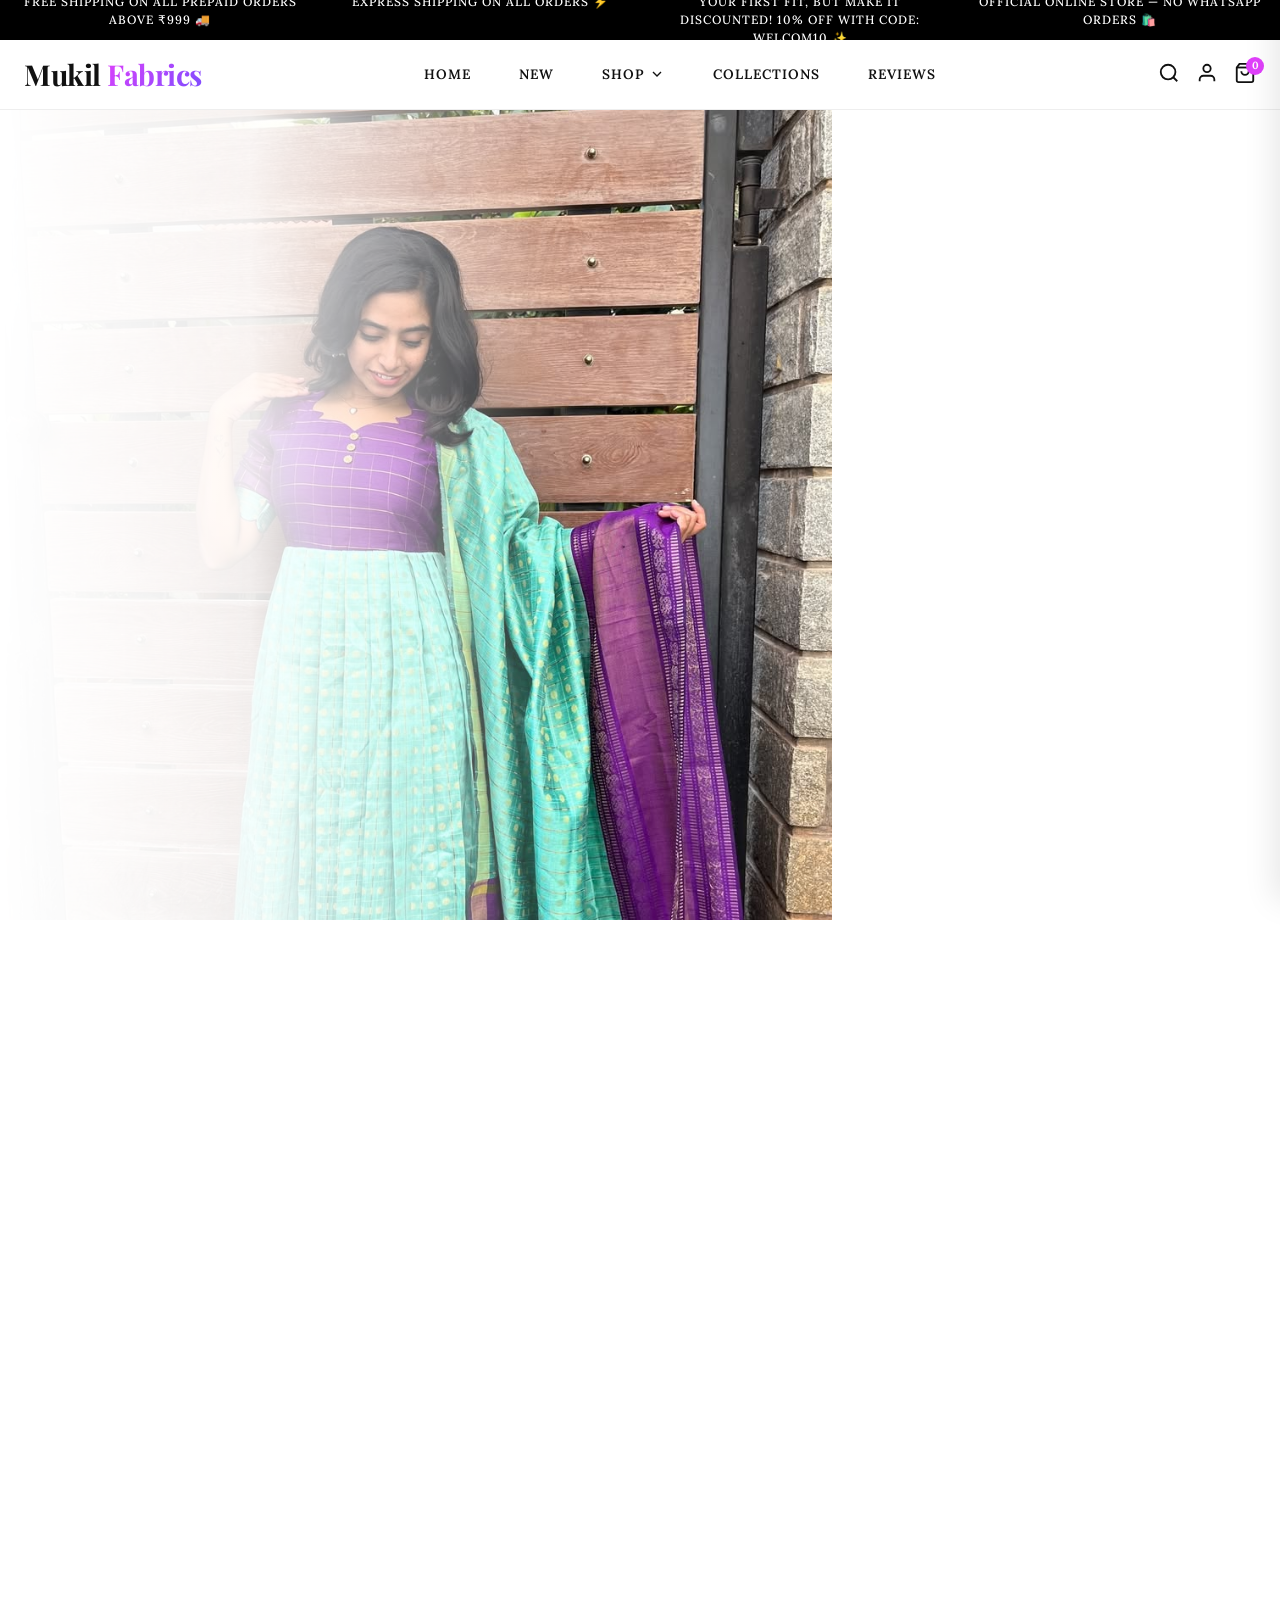
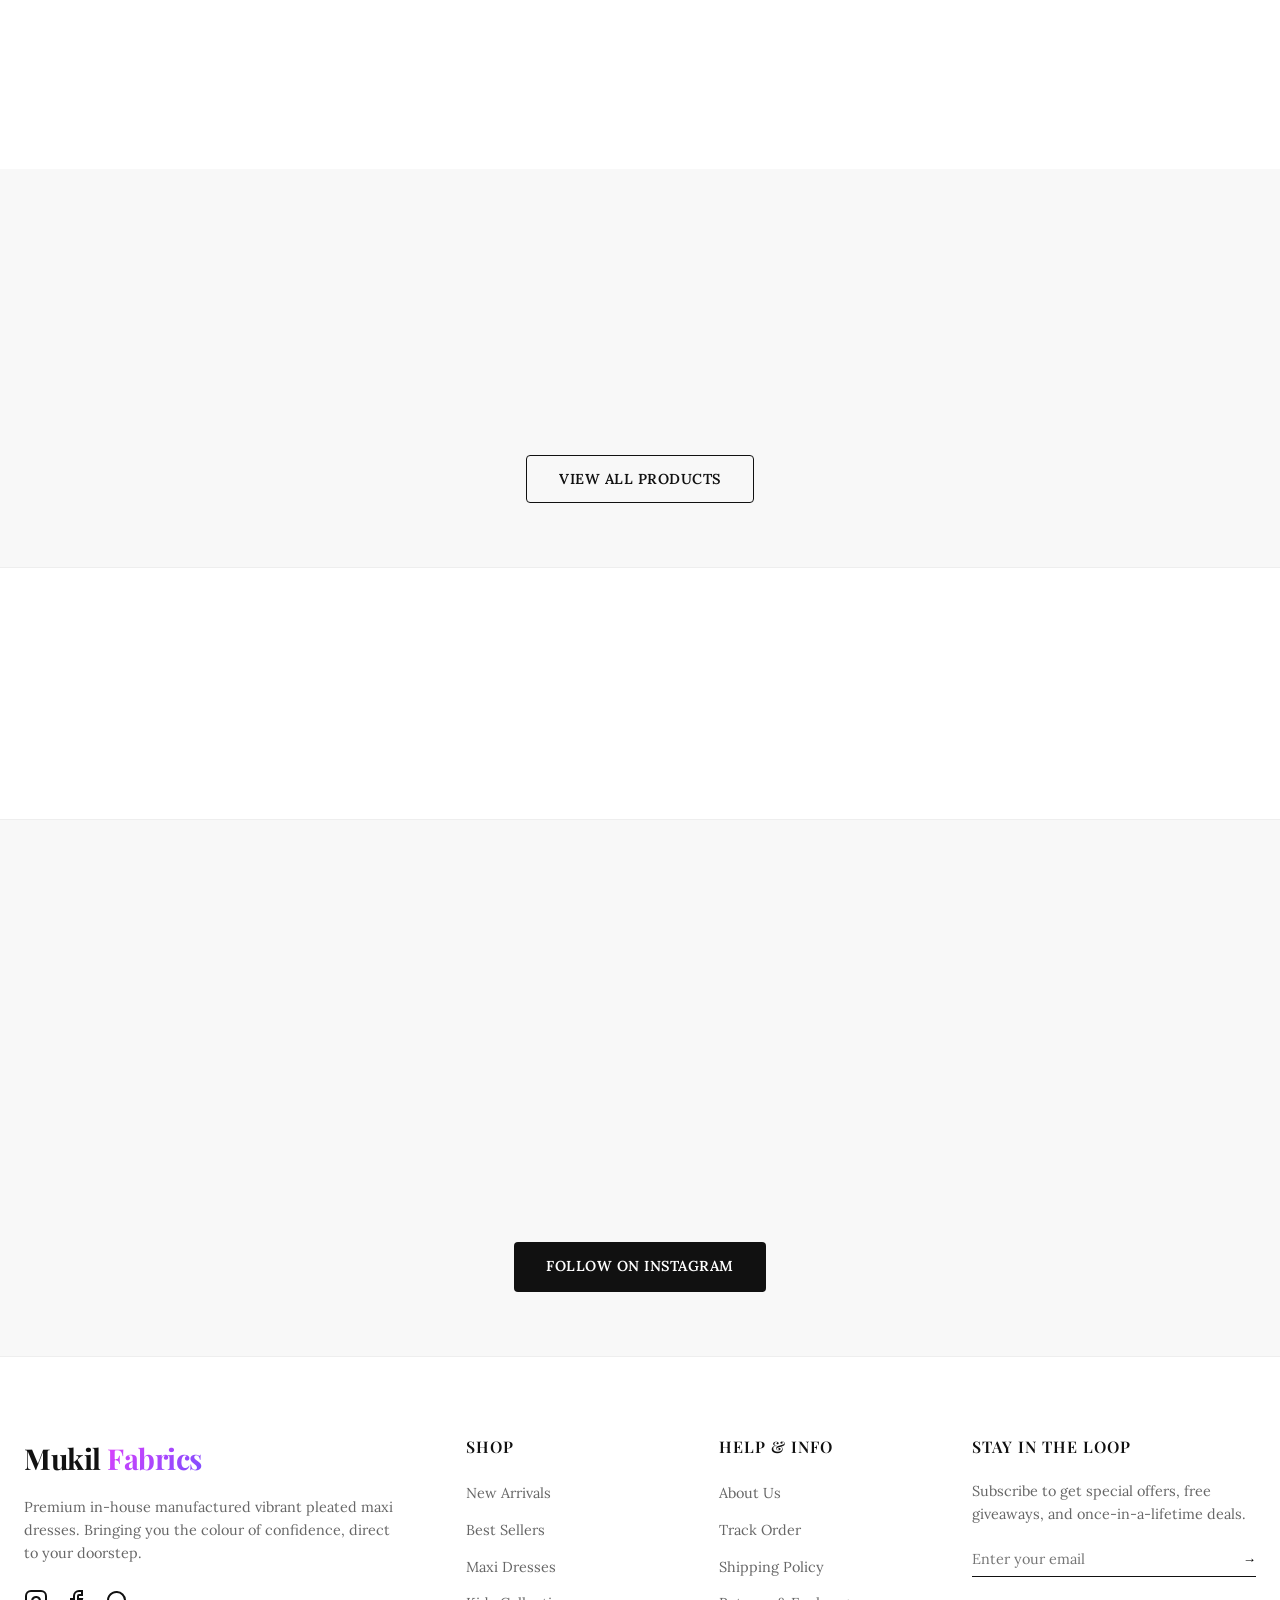
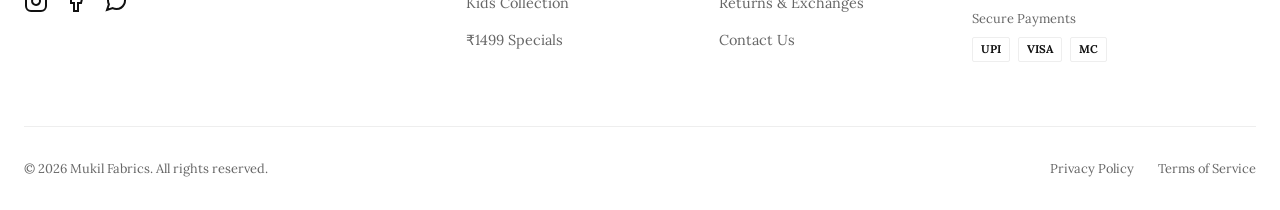
==== commit 1a6b4f00: "Implement interactive cinematic hero slider" ====
--- a/index.html
+++ b/index.html
@@ -5,7 +5,7 @@
   <meta name="viewport" content="width=device-width, initial-scale=1.0">
   <title>Mukil Fabrics – Premium Pleated Maxi Dresses</title>
   <meta name="description" content="Shop Mukil Fabrics for trendy, vibrant pleated maxi dresses. Direct from manufacturer at ₹1499.">
-  <link rel="stylesheet" href="style.css?v=2.2">
+  <link rel="stylesheet" href="style.css?v=2.3">
   <link rel="preconnect" href="https://fonts.googleapis.com">
   <link rel="preconnect" href="https://fonts.gstatic.com" crossorigin>
   <link href="https://fonts.googleapis.com/css2?family=Lora:ital,wght@0,400;0,500;0,600;0,700;1,400&family=Playfair+Display:ital,wght@0,400;0,500;0,600;0,700;0,800;0,900;1,400&display=swap" rel="stylesheet">
@@ -92,23 +92,71 @@
   </header>
 
   <main>
-    <!-- SPLIT HERO -->
-    <section class="hero-full" id="home">
-      <div class="hero-bg animate-on-load">
-        <img src="images/hero_banner.jpg" alt="Vibrant Pleated Maxi Dresses">
-      </div>
-      <div class="container hero-container">
-        <div class="hero-content-wrapper">
-          <div class="hero-text-content">
-            <span class="hero-tag reveal-up animate-on-load delay-1">New Collection</span>
-            <h1 class="hero-main-title reveal-up animate-on-load delay-2">Wear the Colour<br><span class="animated-gradient-text">of Confidence</span></h1>
-            <p class="hero-desc reveal-up animate-on-load delay-3">Premium In-House Manufacturing. Direct to You. Discover our signature pleated maxi dresses starting at ₹1499.</p>
-            <div class="hero-actions reveal-up animate-on-load delay-3">
-              <a href="#shop" class="btn-primary">Shop Now</a>
-              <a href="#collections" class="btn-outline">View Collections</a>
-            </div>
-          </div>
-        </div>
+    <!-- CINEMATIC HERO SLIDER -->
+    <section class="hero-slider" id="home">
+      <!-- Slide 1 -->
+      <div class="hero-slide active">
+        <div class="hero-bg">
+          <img src="images/hero_banner.jpg" alt="Vibrant Pleated Maxi Dresses">
+        </div>
+        <div class="container hero-container">
+          <div class="hero-content-wrapper">
+            <div class="hero-text-content">
+              <span class="hero-tag reveal-up animate-on-load delay-1">New Collection</span>
+              <h1 class="hero-main-title reveal-up animate-on-load delay-2">Wear the Colour<br><span class="animated-gradient-text">of Confidence</span></h1>
+              <p class="hero-desc reveal-up animate-on-load delay-3">Premium In-House Manufacturing. Direct to You. Discover our signature pleated maxi dresses starting at ₹1499.</p>
+              <div class="hero-actions reveal-up animate-on-load delay-3">
+                <a href="#shop" class="btn-primary">Shop Now</a>
+                <a href="#collections" class="btn-outline">View Collections</a>
+              </div>
+            </div>
+          </div>
+        </div>
+      </div>
+
+      <!-- Slide 2 -->
+      <div class="hero-slide">
+        <div class="hero-bg">
+          <img src="images/dress_1_main.jpg" alt="Effortless Elegance">
+        </div>
+        <div class="container hero-container">
+          <div class="hero-content-wrapper">
+            <div class="hero-text-content">
+              <span class="hero-tag">Bestsellers</span>
+              <h1 class="hero-main-title">Effortless<br><span class="animated-gradient-text">Elegance</span></h1>
+              <p class="hero-desc">Our most-loved silhouettes, designed for maximum comfort and style. Trusted by thousands of happy customers.</p>
+              <div class="hero-actions">
+                <a href="#shop" class="btn-primary">Shop Bestsellers</a>
+              </div>
+            </div>
+          </div>
+        </div>
+      </div>
+
+      <!-- Slide 3 -->
+      <div class="hero-slide">
+        <div class="hero-bg">
+          <img src="images/dress_2_main.jpg" alt="Premium Quality">
+        </div>
+        <div class="container hero-container">
+          <div class="hero-content-wrapper">
+            <div class="hero-text-content">
+              <span class="hero-tag">The Mukil Story</span>
+              <h1 class="hero-main-title">Crafted with<br><span class="animated-gradient-text">Precision</span></h1>
+              <p class="hero-desc">From fabric selection to the final pleat, we control the entire process to bring you luxury at an honest price.</p>
+              <div class="hero-actions">
+                <a href="#collections" class="btn-primary">Our Process</a>
+              </div>
+            </div>
+          </div>
+        </div>
+      </div>
+
+      <!-- Slider Dots -->
+      <div class="slider-dots">
+        <span class="dot active" onclick="goToSlide(0)"></span>
+        <span class="dot" onclick="goToSlide(1)"></span>
+        <span class="dot" onclick="goToSlide(2)"></span>
       </div>
     </section>
 
--- a/style.css
+++ b/style.css
@@ -252,20 +252,66 @@
   -webkit-mask-image: linear-gradient(to right, transparent 0%, black 30%);
   mask-image: linear-gradient(to right, transparent 0%, black 30%);
 }
-.hero-bg img { 
-  width: 100%; 
-  height: 100%; 
-  object-fit: cover; 
-  object-position: center 35%; /* Focus on face to waist area */
-  transform: scale(1.3); /* Balanced zoom to see more of the model */
-  transition: transform 20s cubic-bezier(0.25, 0.46, 0.45, 0.94); 
-}
-.hero-bg.active img { transform: scale(1.1); }
+/* CINEMATIC HERO SLIDER */
+.hero-slider {
+  position: relative;
+  height: 90vh;
+  width: 100%;
+  overflow: hidden;
+  background: var(--bg);
+}
+.hero-slide {
+  position: absolute;
+  inset: 0;
+  opacity: 0;
+  visibility: hidden;
+  transition: opacity 1.2s ease-in-out, visibility 1.2s;
+  display: flex;
+  align-items: center;
+}
+.hero-slide.active {
+  opacity: 1;
+  visibility: visible;
+  z-index: 5;
+}
+
+.hero-bg {
+  position: absolute;
+  inset: 0;
+  z-index: 1;
+}
+.hero-bg::after {
+  content: '';
+  position: absolute;
+  inset: 0;
+  background: linear-gradient(to right, rgba(255,255,255,0.9) 30%, rgba(255,255,255,0) 70%);
+}
+.hero-bg img {
+  width: 100%;
+  height: 100%;
+  object-fit: cover;
+  object-position: center 25%;
+  transition: transform 10s ease-out;
+}
+@media (max-width: 768px) {
+  .hero-bg { display: none; }
+  .hero-content-wrapper { width: 100% !important; padding: 0 1.5rem; text-align: center; }
+  .hero-actions { justify-content: center; }
+  .hero-desc { margin-left: auto; margin-right: auto; }
+}
+.hero-slide.active .hero-bg img {
+  transform: scale(1.1);
+}
 
 .hero-container {
+  position: relative;
+  z-index: 10;
   height: 100%;
   display: flex;
   align-items: center;
+  max-width: 1400px;
+  margin: 0 auto;
+  padding: 0 1.5rem;
 }
 .hero-content-wrapper {
   position: relative; z-index: 2;
@@ -449,8 +495,13 @@
 .quickview-modal.active .quickview-backdrop { opacity: 1; }
 .quickview-content { position: relative; background: #fff; width: 100%; max-width: 900px; border-radius: var(--radius); box-shadow: var(--shadow-lg); overflow: hidden; z-index: 2001; opacity: 0; transform: translateY(20px); transition: all 0.3s; max-height: 90vh; overflow-y: auto; }
 .quickview-modal.active .quickview-content { opacity: 1; transform: translateY(0); }
-.quickview-close { position: absolute; top: 15px; right: 15px; width: 40px; height: 40px; background: rgba(255,255,255,0.8); border-radius: 50%; font-size: 1.5rem; z-index: 10; display: flex; align-items: center; justify-content: center; cursor: pointer; transition: background 0.3s; border: none; }
-.quickview-close:hover { background: #eee; }
+.quickview-close { 
+  position: absolute; top: 15px; right: 15px; width: 40px; height: 40px; 
+  background: #fff; border-radius: 50%; font-size: 1.5rem; z-index: 2010; 
+  display: flex; align-items: center; justify-content: center; cursor: pointer; 
+  transition: background 0.3s; border: 1px solid var(--border); box-shadow: var(--shadow-sm); 
+}
+.quickview-close:hover { background: #f9f9f9; }
 .quickview-grid { display: grid; grid-template-columns: 1fr 1fr; gap: 2rem; }
 .qv-gallery { display: flex; flex-direction: column; gap: 10px; padding: 2rem 0 2rem 2rem; }
 .qv-main-image { width: 100%; aspect-ratio: 3/4; object-fit: cover; border-radius: var(--radius); }
@@ -527,27 +578,30 @@
   .mega-menu-inner { grid-template-columns: 1fr; gap: 1.5rem; padding: 0; }
   .mega-promo { display: none; }
   
-  .hero-full { height: auto; display: flex; flex-direction: column; padding-top: 2rem; }
-  .hero-container { height: auto; order: 2; padding: 2rem 1.5rem 3rem; width: 100%; }
+  .hero-slider { height: auto; display: flex; flex-direction: column; padding-top: 2rem; }
+  .hero-slide { position: relative; opacity: 1; visibility: visible; display: none; height: auto; }
+  .hero-slide.active { display: block; }
+  .hero-container { height: auto; padding: 2rem 1.5rem 4rem; width: 100%; }
   .hero-content-wrapper { width: 100%; padding-right: 0; text-align: center; }
-  .hero-text-content { margin: 0 auto; }
-  .hero-actions { justify-content: center; }
-  .hero-bg { 
-    display: none; /* Removed as requested for mobile */
-  }
-  .hero-bg img {
-    display: none;
-  }
-  
+  .hero-bg { display: none; }
+  .slider-dots { bottom: 15px; }
+
   .product-grid { grid-template-columns: repeat(2, 1fr); gap: 1rem; }
   .size-overlay { padding: 0.5rem; position: static; transform: none; background: transparent; }
   .size-selector { gap: 0.25rem; }
   .size-label { width: 26px; height: 26px; font-size: 0.65rem; }
   .quick-add-btn { display: none; /* Hide on mobile, rely on tap for quick view */ }
   
-  .quickview-grid { grid-template-columns: 1fr; }
-  .qv-image { height: 400px; }
-  .qv-details { padding: 1.5rem; }
+  .quickview-modal { padding: 0.5rem; }
+  .quickview-content { max-height: 95vh; border-radius: 12px; }
+  .quickview-close { top: 10px; right: 10px; width: 36px; height: 36px; background: #fff; position: fixed; }
+  .quickview-grid { grid-template-columns: 1fr; gap: 0; }
+  .qv-gallery { padding: 0.5rem; }
+  .qv-main-image { border-radius: 8px; }
+  .qv-details { padding: 1.5rem 1rem 2.5rem; }
+  .qv-price { margin-bottom: 1.5rem; }
+  .qv-desc { margin-bottom: 1.5rem; }
+  .qv-add-btn { position: sticky; bottom: 0; left: 0; margin-top: 1rem; box-shadow: 0 -10px 20px rgba(0,0,0,0.05); }
   
   .footer-grid { grid-template-columns: 1fr; }
   .footer-bottom { flex-direction: column; gap: 1rem; text-align: center; }
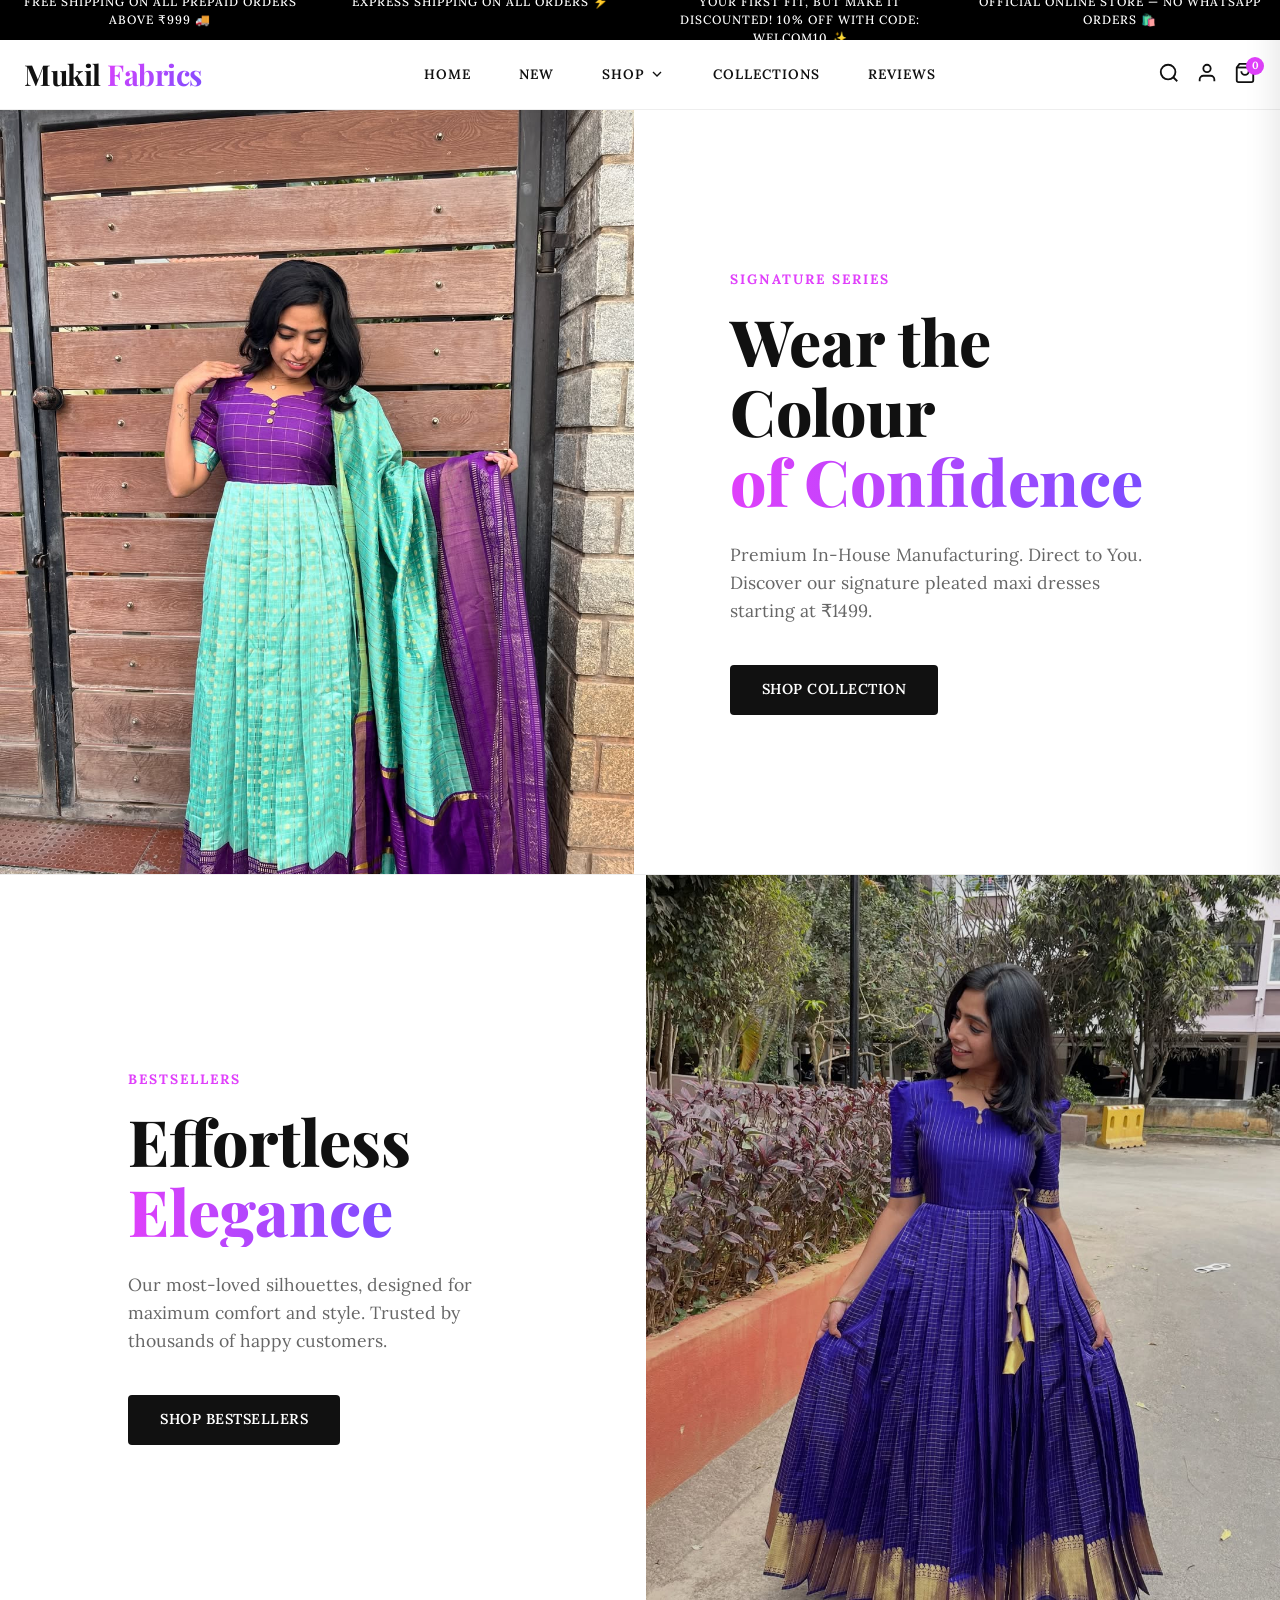
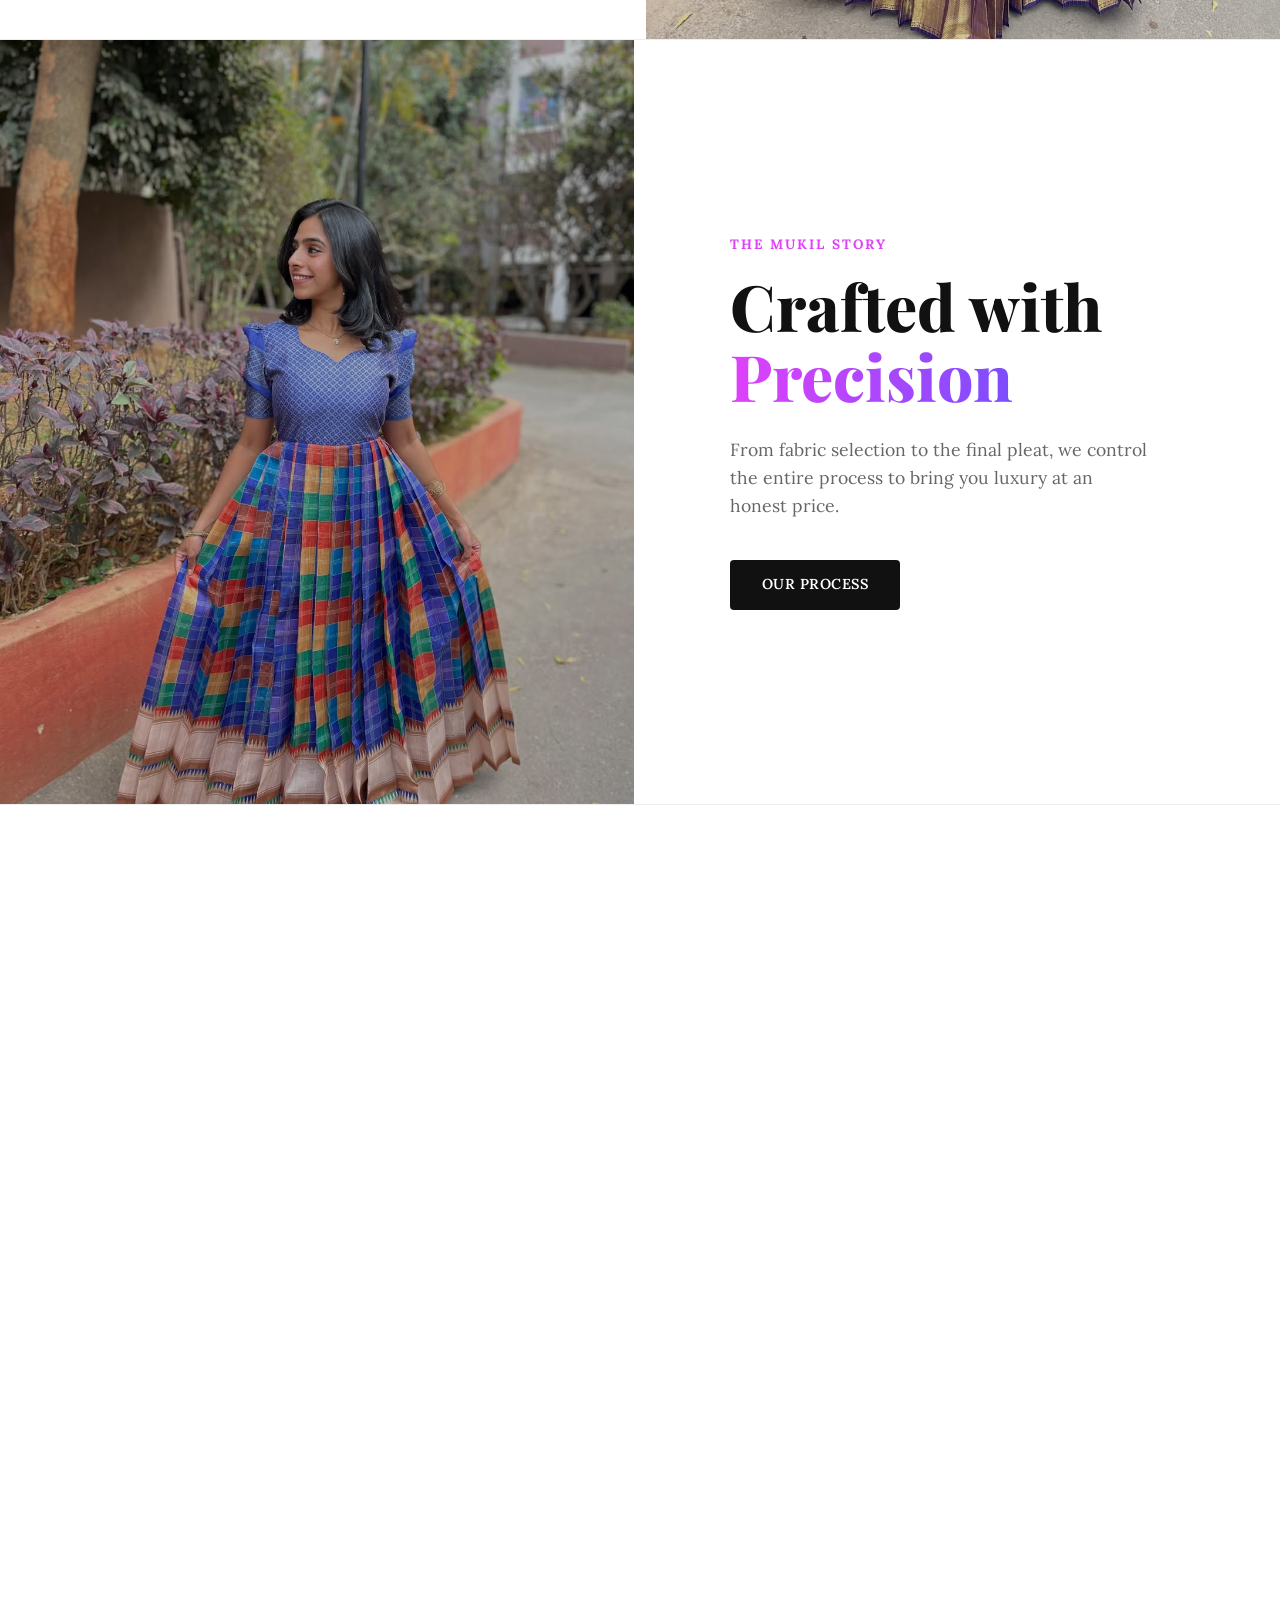
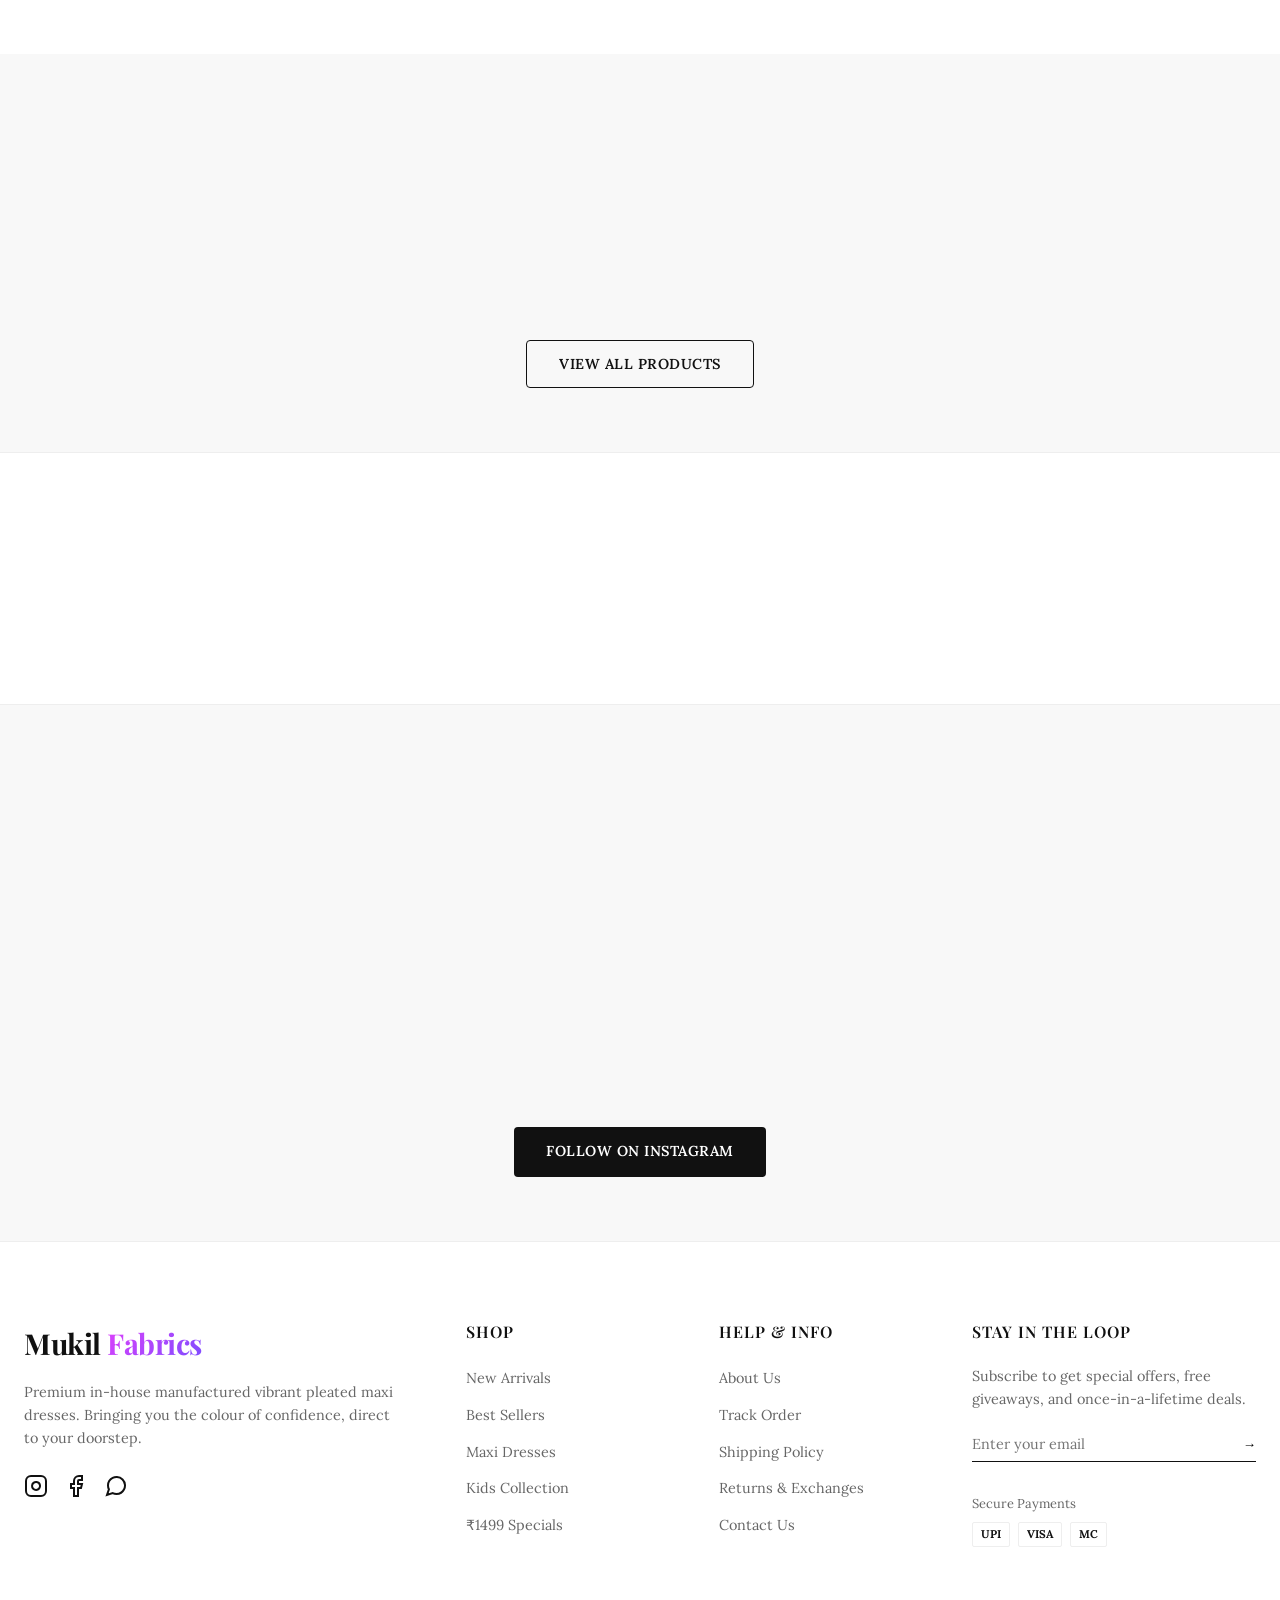
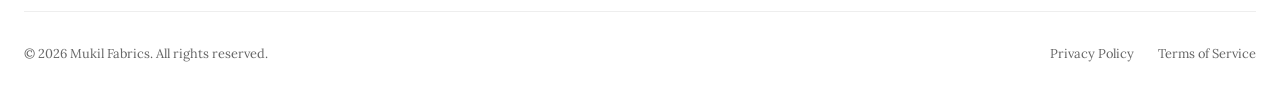
==== commit 8e6f8817: "Fix hero alignment and replace slider with static cinematic banners" ====
--- a/index.html
+++ b/index.html
@@ -5,7 +5,7 @@
   <meta name="viewport" content="width=device-width, initial-scale=1.0">
   <title>Mukil Fabrics – Premium Pleated Maxi Dresses</title>
   <meta name="description" content="Shop Mukil Fabrics for trendy, vibrant pleated maxi dresses. Direct from manufacturer at ₹1499.">
-  <link rel="stylesheet" href="style.css?v=2.3">
+  <link rel="stylesheet" href="style.css?v=2.4">
   <link rel="preconnect" href="https://fonts.googleapis.com">
   <link rel="preconnect" href="https://fonts.gstatic.com" crossorigin>
   <link href="https://fonts.googleapis.com/css2?family=Lora:ital,wght@0,400;0,500;0,600;0,700;1,400&family=Playfair+Display:ital,wght@0,400;0,500;0,600;0,700;0,800;0,900;1,400&display=swap" rel="stylesheet">
@@ -92,71 +92,46 @@
   </header>
 
   <main>
-    <!-- CINEMATIC HERO SLIDER -->
-    <section class="hero-slider" id="home">
-      <!-- Slide 1 -->
-      <div class="hero-slide active">
-        <div class="hero-bg">
-          <img src="images/hero_banner.jpg" alt="Vibrant Pleated Maxi Dresses">
-        </div>
-        <div class="container hero-container">
-          <div class="hero-content-wrapper">
-            <div class="hero-text-content">
-              <span class="hero-tag reveal-up animate-on-load delay-1">New Collection</span>
-              <h1 class="hero-main-title reveal-up animate-on-load delay-2">Wear the Colour<br><span class="animated-gradient-text">of Confidence</span></h1>
-              <p class="hero-desc reveal-up animate-on-load delay-3">Premium In-House Manufacturing. Direct to You. Discover our signature pleated maxi dresses starting at ₹1499.</p>
-              <div class="hero-actions reveal-up animate-on-load delay-3">
-                <a href="#shop" class="btn-primary">Shop Now</a>
-                <a href="#collections" class="btn-outline">View Collections</a>
-              </div>
-            </div>
-          </div>
-        </div>
-      </div>
-
-      <!-- Slide 2 -->
-      <div class="hero-slide">
-        <div class="hero-bg">
-          <img src="images/dress_1_main.jpg" alt="Effortless Elegance">
-        </div>
-        <div class="container hero-container">
-          <div class="hero-content-wrapper">
-            <div class="hero-text-content">
-              <span class="hero-tag">Bestsellers</span>
-              <h1 class="hero-main-title">Effortless<br><span class="animated-gradient-text">Elegance</span></h1>
-              <p class="hero-desc">Our most-loved silhouettes, designed for maximum comfort and style. Trusted by thousands of happy customers.</p>
-              <div class="hero-actions">
-                <a href="#shop" class="btn-primary">Shop Bestsellers</a>
-              </div>
-            </div>
-          </div>
-        </div>
-      </div>
-
-      <!-- Slide 3 -->
-      <div class="hero-slide">
-        <div class="hero-bg">
-          <img src="images/dress_2_main.jpg" alt="Premium Quality">
-        </div>
-        <div class="container hero-container">
-          <div class="hero-content-wrapper">
-            <div class="hero-text-content">
-              <span class="hero-tag">The Mukil Story</span>
-              <h1 class="hero-main-title">Crafted with<br><span class="animated-gradient-text">Precision</span></h1>
-              <p class="hero-desc">From fabric selection to the final pleat, we control the entire process to bring you luxury at an honest price.</p>
-              <div class="hero-actions">
-                <a href="#collections" class="btn-primary">Our Process</a>
-              </div>
-            </div>
-          </div>
-        </div>
-      </div>
-
-      <!-- Slider Dots -->
-      <div class="slider-dots">
-        <span class="dot active" onclick="goToSlide(0)"></span>
-        <span class="dot" onclick="goToSlide(1)"></span>
-        <span class="dot" onclick="goToSlide(2)"></span>
+    <!-- CINEMATIC BANNERS (VERTICAL SCROLL) -->
+    <section class="banner-section" id="home">
+      <div class="banner-image">
+        <img src="images/hero_banner.jpg" alt="Vibrant Pleated Maxi Dresses">
+      </div>
+      <div class="banner-content">
+        <span class="hero-tag">Signature Series</span>
+        <h1 class="hero-main-title">Wear the Colour<br><span class="animated-gradient-text">of Confidence</span></h1>
+        <p class="hero-desc">Premium In-House Manufacturing. Direct to You. Discover our signature pleated maxi dresses starting at ₹1499.</p>
+        <div class="hero-actions">
+          <a href="#shop" class="btn-primary">Shop Collection</a>
+        </div>
+      </div>
+    </section>
+
+    <section class="banner-section reverse">
+      <div class="banner-image">
+        <img src="images/dress_1_main.jpg" alt="Effortless Elegance">
+      </div>
+      <div class="banner-content">
+        <span class="hero-tag">Bestsellers</span>
+        <h1 class="hero-main-title">Effortless<br><span class="animated-gradient-text">Elegance</span></h1>
+        <p class="hero-desc">Our most-loved silhouettes, designed for maximum comfort and style. Trusted by thousands of happy customers.</p>
+        <div class="hero-actions">
+          <a href="#shop" class="btn-primary">Shop Bestsellers</a>
+        </div>
+      </div>
+    </section>
+
+    <section class="banner-section">
+      <div class="banner-image">
+        <img src="images/dress_2_main.jpg" alt="Premium Quality">
+      </div>
+      <div class="banner-content">
+        <span class="hero-tag">The Mukil Story</span>
+        <h1 class="hero-main-title">Crafted with<br><span class="animated-gradient-text">Precision</span></h1>
+        <p class="hero-desc">From fabric selection to the final pleat, we control the entire process to bring you luxury at an honest price.</p>
+        <div class="hero-actions">
+          <a href="#collections" class="btn-primary">Our Process</a>
+        </div>
       </div>
     </section>
 
--- a/style.css
+++ b/style.css
@@ -252,80 +252,77 @@
   -webkit-mask-image: linear-gradient(to right, transparent 0%, black 30%);
   mask-image: linear-gradient(to right, transparent 0%, black 30%);
 }
-/* CINEMATIC HERO SLIDER */
-.hero-slider {
-  position: relative;
-  height: 90vh;
+/* CINEMATIC BANNERS */
+.banner-section {
+  display: flex;
+  height: 85vh;
   width: 100%;
   overflow: hidden;
   background: var(--bg);
-}
-.hero-slide {
-  position: absolute;
-  inset: 0;
-  opacity: 0;
-  visibility: hidden;
-  transition: opacity 1.2s ease-in-out, visibility 1.2s;
-  display: flex;
-  align-items: center;
-}
-.hero-slide.active {
-  opacity: 1;
-  visibility: visible;
-  z-index: 5;
-}
-
-.hero-bg {
-  position: absolute;
-  inset: 0;
-  z-index: 1;
-}
-.hero-bg::after {
-  content: '';
-  position: absolute;
-  inset: 0;
-  background: linear-gradient(to right, rgba(255,255,255,0.9) 30%, rgba(255,255,255,0) 70%);
-}
-.hero-bg img {
+  border-bottom: 1px solid var(--border);
+}
+.banner-section.reverse {
+  flex-direction: row-reverse;
+}
+
+.banner-image {
+  flex: 1.2;
+  height: 100%;
+  overflow: hidden;
+}
+.banner-image img {
   width: 100%;
   height: 100%;
   object-fit: cover;
-  object-position: center 25%;
-  transition: transform 10s ease-out;
-}
-@media (max-width: 768px) {
-  .hero-bg { display: none; }
-  .hero-content-wrapper { width: 100% !important; padding: 0 1.5rem; text-align: center; }
-  .hero-actions { justify-content: center; }
-  .hero-desc { margin-left: auto; margin-right: auto; }
-}
-.hero-slide.active .hero-bg img {
-  transform: scale(1.1);
-}
-
-.hero-container {
-  position: relative;
-  z-index: 10;
-  height: 100%;
+  object-position: center 20%;
+  transition: transform 6s cubic-bezier(0.25, 0.46, 0.45, 0.94);
+}
+.banner-section:hover .banner-image img {
+  transform: scale(1.05);
+}
+
+.banner-content {
+  flex: 0.8;
   display: flex;
-  align-items: center;
-  max-width: 1400px;
-  margin: 0 auto;
-  padding: 0 1.5rem;
-}
-.hero-content-wrapper {
-  position: relative; z-index: 2;
-  width: 50%;
-  padding-right: 2rem;
-}
-.hero-text-content { max-width: 600px; }
+  flex-direction: column;
+  justify-content: center;
+  padding: 6rem;
+  background: #fff;
+}
+.banner-section.reverse .banner-content {
+  padding-left: 8rem;
+}
+.banner-section:not(.reverse) .banner-content {
+  padding-right: 8rem;
+}
+
 .hero-tag {
-  display: inline-block; font-size: 0.75rem; font-weight: 700; text-transform: uppercase;
-  letter-spacing: 2px; color: var(--accent); margin-bottom: 1rem;
-}
-.hero-main-title { font-size: clamp(3rem, 5vw, 4.5rem); margin-bottom: 1.5rem; }
-.hero-desc { font-size: 1.1rem; color: var(--text-muted); margin-bottom: 2.5rem; line-height: 1.6; }
-.hero-actions { display: flex; gap: 1rem; flex-wrap: wrap; }
+  display: inline-block;
+  font-size: 0.85rem;
+  font-weight: 700;
+  text-transform: uppercase;
+  letter-spacing: 2px;
+  color: var(--accent);
+  margin-bottom: 1rem;
+}
+.hero-main-title {
+  font-size: clamp(2.5rem, 5vw, 4.5rem);
+  font-weight: 800;
+  line-height: 1.1;
+  margin-bottom: 1.5rem;
+  color: var(--text-main);
+}
+.hero-desc {
+  font-size: 1.1rem;
+  color: var(--text-muted);
+  max-width: 450px;
+  margin-bottom: 2.5rem;
+  line-height: 1.6;
+}
+.hero-actions {
+  display: flex;
+  gap: 1rem;
+}
 
 /* COLLECTIONS GRID */
 .collection-grid {
@@ -578,13 +575,12 @@
   .mega-menu-inner { grid-template-columns: 1fr; gap: 1.5rem; padding: 0; }
   .mega-promo { display: none; }
   
-  .hero-slider { height: auto; display: flex; flex-direction: column; padding-top: 2rem; }
-  .hero-slide { position: relative; opacity: 1; visibility: visible; display: none; height: auto; }
-  .hero-slide.active { display: block; }
-  .hero-container { height: auto; padding: 2rem 1.5rem 4rem; width: 100%; }
-  .hero-content-wrapper { width: 100%; padding-right: 0; text-align: center; }
-  .hero-bg { display: none; }
-  .slider-dots { bottom: 15px; }
+  .banner-section, .banner-section.reverse { flex-direction: column; height: auto; }
+  .banner-image { height: 400px; }
+  .banner-content { padding: 3rem 1.5rem; text-align: center; }
+  .banner-section.reverse .banner-content, .banner-section:not(.reverse) .banner-content { padding: 3rem 1.5rem; }
+  .hero-desc { margin: 0 auto 2rem; }
+  .hero-actions { justify-content: center; }
 
   .product-grid { grid-template-columns: repeat(2, 1fr); gap: 1rem; }
   .size-overlay { padding: 0.5rem; position: static; transform: none; background: transparent; }
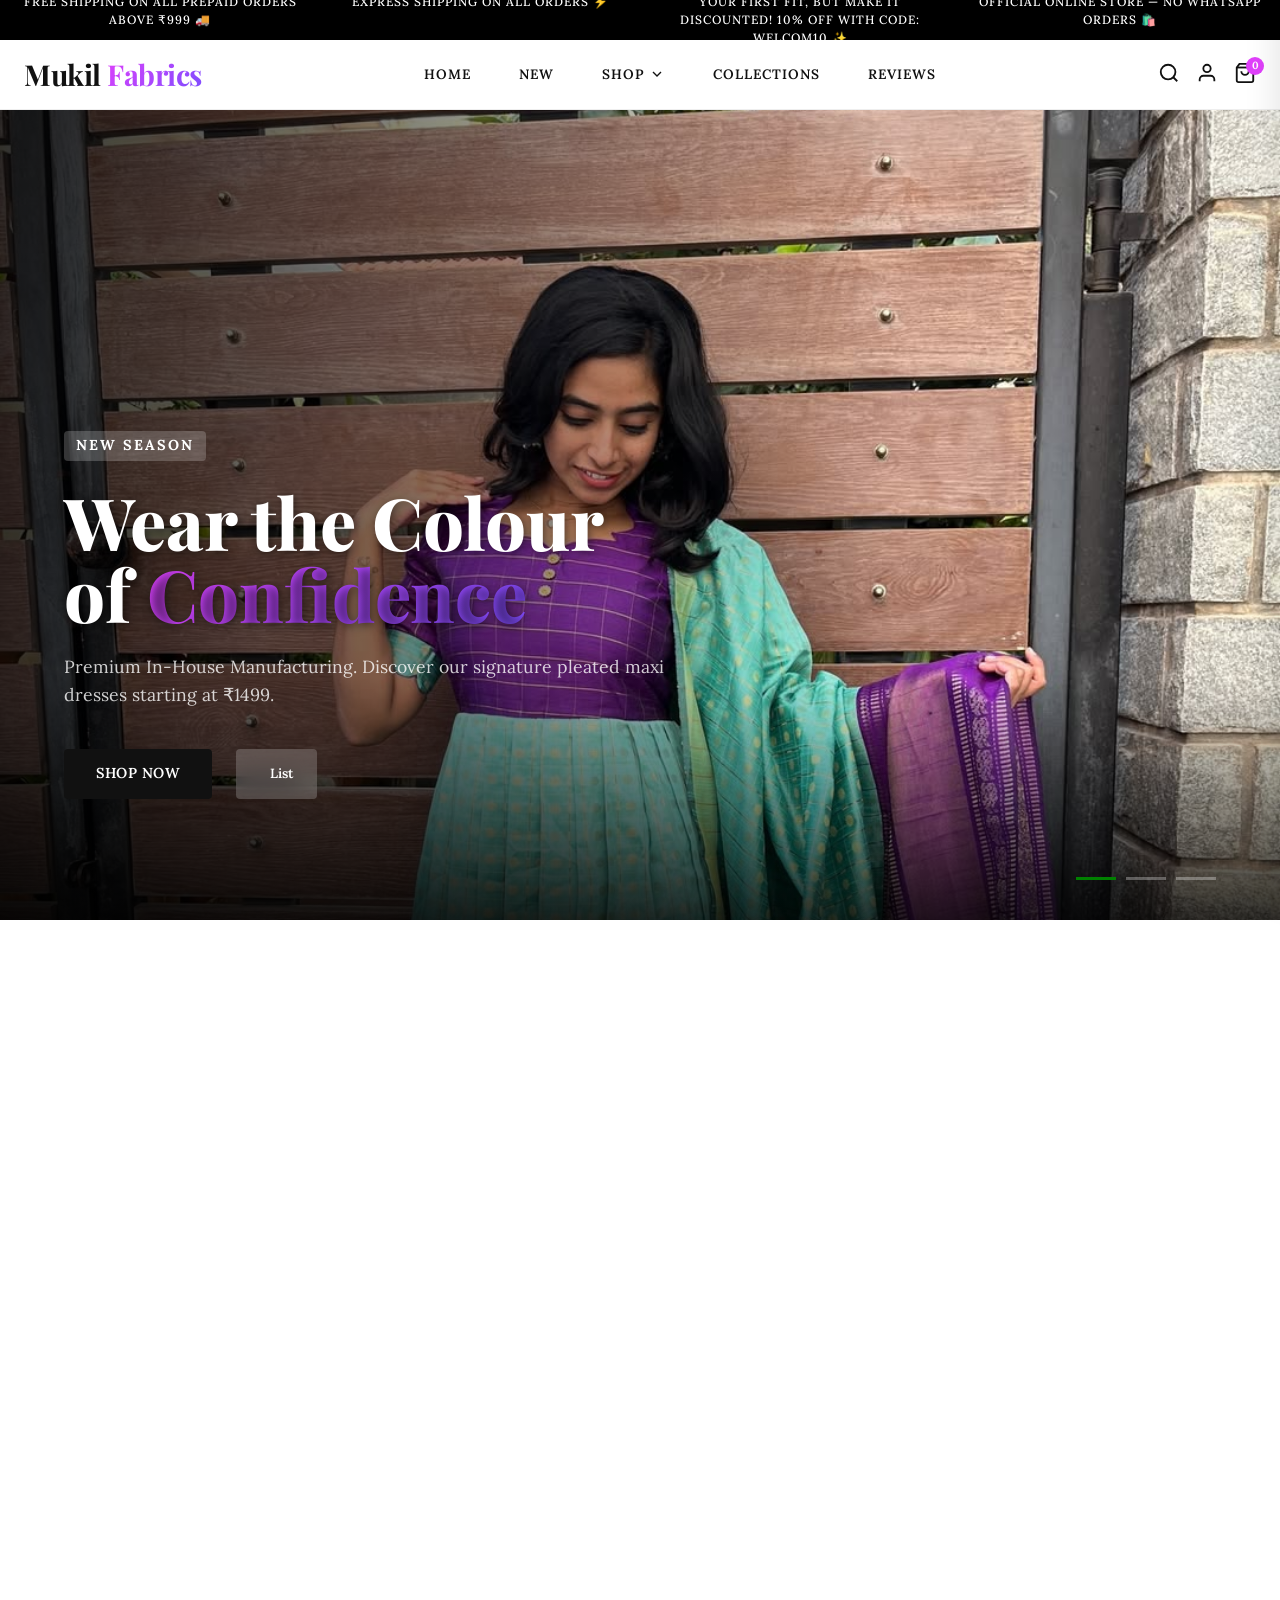
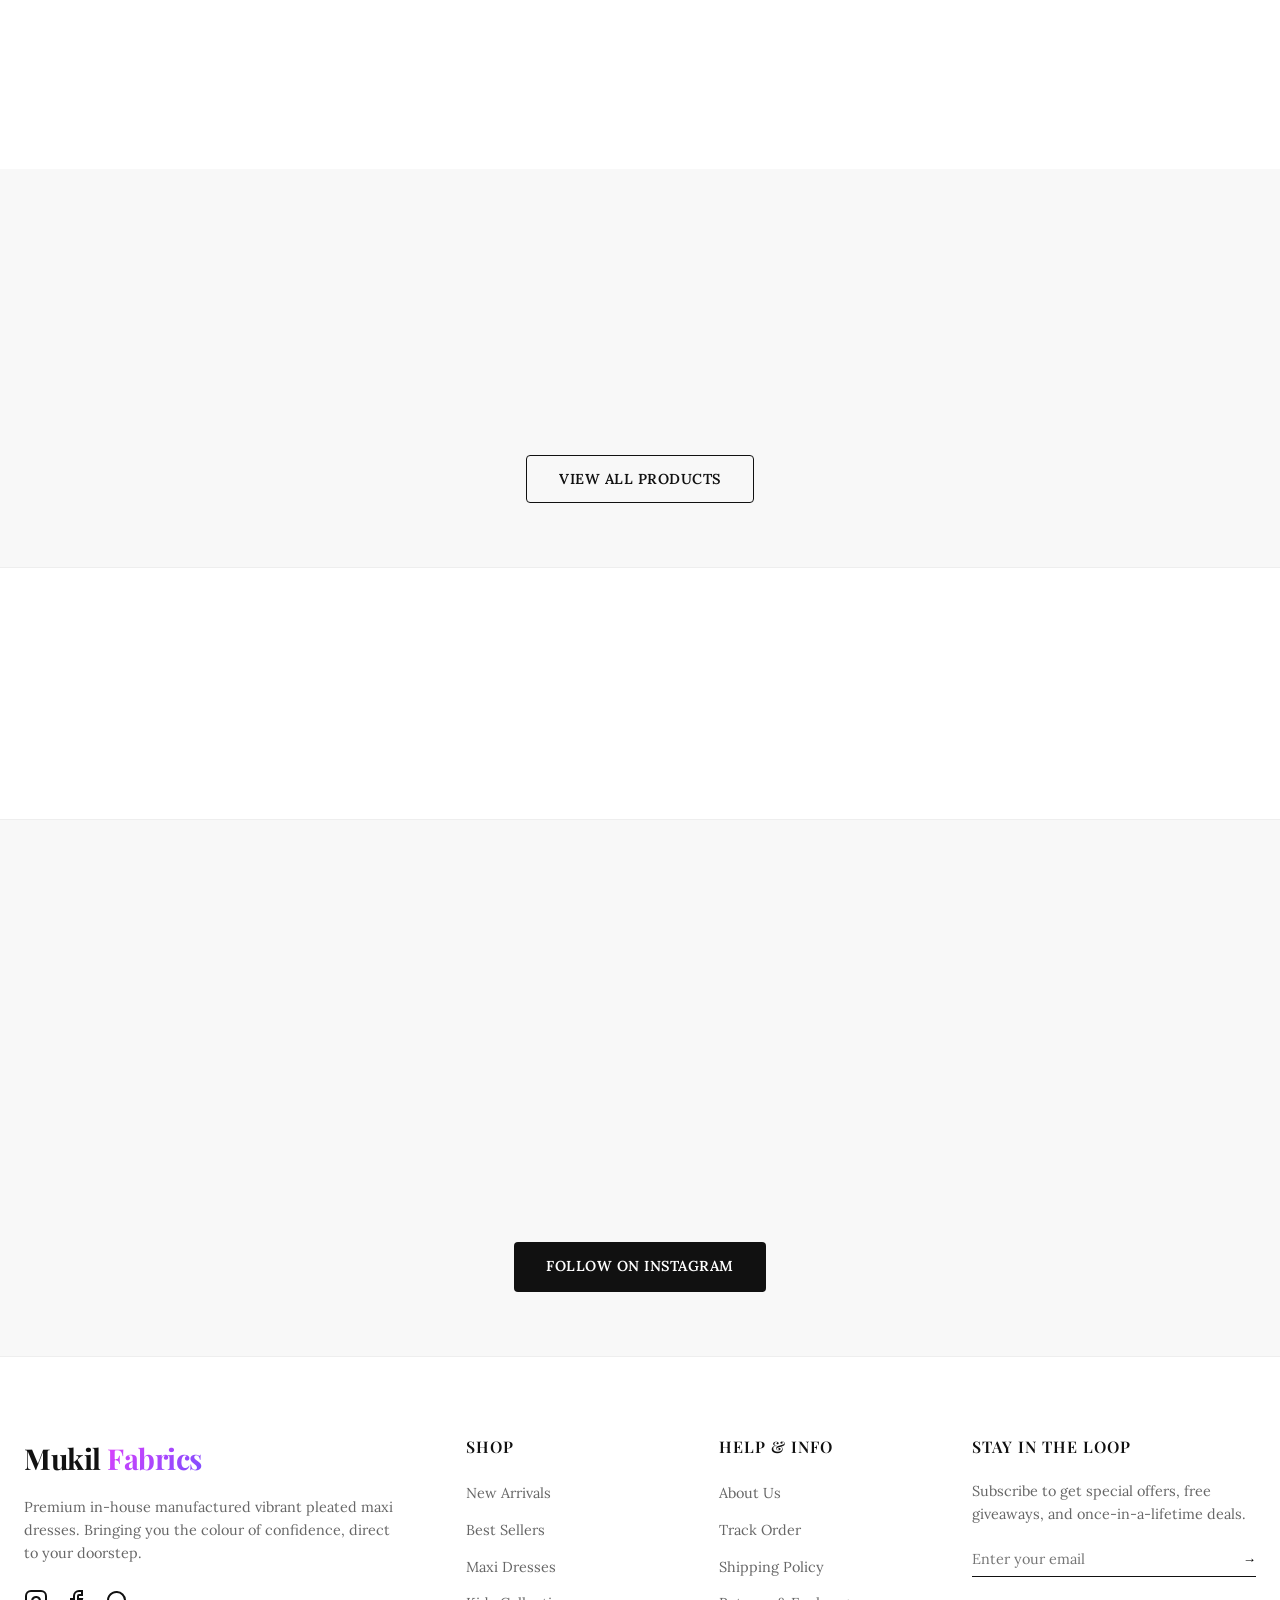
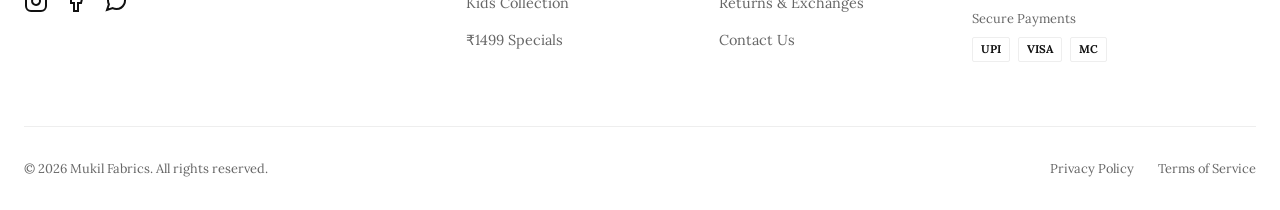
==== commit 81ef4344: "Implement OTT-style swiping hero banners" ====
--- a/index.html
+++ b/index.html
@@ -5,7 +5,7 @@
   <meta name="viewport" content="width=device-width, initial-scale=1.0">
   <title>Mukil Fabrics – Premium Pleated Maxi Dresses</title>
   <meta name="description" content="Shop Mukil Fabrics for trendy, vibrant pleated maxi dresses. Direct from manufacturer at ₹1499.">
-  <link rel="stylesheet" href="style.css?v=2.4">
+  <link rel="stylesheet" href="style.css?v=2.5">
   <link rel="preconnect" href="https://fonts.googleapis.com">
   <link rel="preconnect" href="https://fonts.gstatic.com" crossorigin>
   <link href="https://fonts.googleapis.com/css2?family=Lora:ital,wght@0,400;0,500;0,600;0,700;1,400&family=Playfair+Display:ital,wght@0,400;0,500;0,600;0,700;0,800;0,900;1,400&display=swap" rel="stylesheet">
@@ -92,46 +92,64 @@
   </header>
 
   <main>
-    <!-- CINEMATIC BANNERS (VERTICAL SCROLL) -->
-    <section class="banner-section" id="home">
-      <div class="banner-image">
-        <img src="images/hero_banner.jpg" alt="Vibrant Pleated Maxi Dresses">
-      </div>
-      <div class="banner-content">
-        <span class="hero-tag">Signature Series</span>
-        <h1 class="hero-main-title">Wear the Colour<br><span class="animated-gradient-text">of Confidence</span></h1>
-        <p class="hero-desc">Premium In-House Manufacturing. Direct to You. Discover our signature pleated maxi dresses starting at ₹1499.</p>
-        <div class="hero-actions">
-          <a href="#shop" class="btn-primary">Shop Collection</a>
-        </div>
-      </div>
-    </section>
-
-    <section class="banner-section reverse">
-      <div class="banner-image">
-        <img src="images/dress_1_main.jpg" alt="Effortless Elegance">
-      </div>
-      <div class="banner-content">
-        <span class="hero-tag">Bestsellers</span>
-        <h1 class="hero-main-title">Effortless<br><span class="animated-gradient-text">Elegance</span></h1>
-        <p class="hero-desc">Our most-loved silhouettes, designed for maximum comfort and style. Trusted by thousands of happy customers.</p>
-        <div class="hero-actions">
-          <a href="#shop" class="btn-primary">Shop Bestsellers</a>
-        </div>
-      </div>
-    </section>
-
-    <section class="banner-section">
-      <div class="banner-image">
-        <img src="images/dress_2_main.jpg" alt="Premium Quality">
-      </div>
-      <div class="banner-content">
-        <span class="hero-tag">The Mukil Story</span>
-        <h1 class="hero-main-title">Crafted with<br><span class="animated-gradient-text">Precision</span></h1>
-        <p class="hero-desc">From fabric selection to the final pleat, we control the entire process to bring you luxury at an honest price.</p>
-        <div class="hero-actions">
-          <a href="#collections" class="btn-primary">Our Process</a>
-        </div>
+    <!-- OTT-STYLE SWIPING HERO -->
+    <section class="ott-hero">
+      <div class="ott-slider" id="ottSlider">
+        <!-- Slide 1 -->
+        <div class="ott-slide active">
+          <div class="ott-bg">
+            <img src="images/hero_banner.jpg" alt="Vibrant Pleated Maxi Dresses">
+          </div>
+          <div class="ott-content">
+            <span class="ott-tag">New Season</span>
+            <h1 class="ott-title">Wear the Colour<br>of <span class="gradient-text">Confidence</span></h1>
+            <p class="ott-desc">Premium In-House Manufacturing. Discover our signature pleated maxi dresses starting at ₹1499.</p>
+            <div class="ott-actions">
+              <a href="#shop" class="btn-primary">Shop Now</a>
+              <button class="btn-icon"><svg viewBox="0 0 24 24" fill="none" stroke="currentColor" stroke-width="2"><circle cx="12" cy="12" r="10"></circle><line x1="12" y1="8" x2="12" y2="16"></line><line x1="8" y1="12" x2="16" y2="12"></line></svg> List</button>
+            </div>
+          </div>
+        </div>
+
+        <!-- Slide 2 -->
+        <div class="ott-slide">
+          <div class="ott-bg">
+            <img src="images/dress_1_main.jpg" alt="Effortless Elegance">
+          </div>
+          <div class="ott-content">
+            <span class="ott-tag">Bestseller</span>
+            <h1 class="ott-title">Effortless<br>Elegance</h1>
+            <p class="ott-desc">Our most-loved silhouettes, designed for maximum comfort and premium style.</p>
+            <div class="ott-actions">
+              <a href="#shop" class="btn-primary">Shop Bestsellers</a>
+            </div>
+          </div>
+        </div>
+
+        <!-- Slide 3 -->
+        <div class="ott-slide">
+          <div class="ott-bg">
+            <img src="images/dress_2_main.jpg" alt="Premium Quality">
+          </div>
+          <div class="ott-content">
+            <span class="ott-tag">Craftsmanship</span>
+            <h1 class="ott-title">Crafted with<br>Precision</h1>
+            <p class="ott-desc">Direct from manufacturer. Luxury quality at an honest price.</p>
+            <div class="ott-actions">
+              <a href="#collections" class="btn-primary">Our Process</a>
+            </div>
+          </div>
+        </div>
+      </div>
+
+      <!-- OTT Navigation -->
+      <button class="ott-nav prev" id="ottPrev"><svg viewBox="0 0 24 24" fill="none" stroke="currentColor" stroke-width="2.5"><polyline points="15 18 9 12 15 6"></polyline></svg></button>
+      <button class="ott-nav next" id="ottNext"><svg viewBox="0 0 24 24" fill="none" stroke="currentColor" stroke-width="2.5"><polyline points="9 18 15 12 9 6"></polyline></svg></button>
+      
+      <div class="ott-progress">
+        <div class="progress-segment active" onclick="goToOttSlide(0)"><div class="progress-fill"></div></div>
+        <div class="progress-segment" onclick="goToOttSlide(1)"><div class="progress-fill"></div></div>
+        <div class="progress-segment" onclick="goToOttSlide(2)"><div class="progress-fill"></div></div>
       </div>
     </section>
 
--- a/style.css
+++ b/style.css
@@ -252,76 +252,158 @@
   -webkit-mask-image: linear-gradient(to right, transparent 0%, black 30%);
   mask-image: linear-gradient(to right, transparent 0%, black 30%);
 }
-/* CINEMATIC BANNERS */
-.banner-section {
-  display: flex;
-  height: 85vh;
+/* OTT-STYLE HERO */
+.ott-hero {
+  position: relative;
+  height: 90vh;
   width: 100%;
   overflow: hidden;
-  background: var(--bg);
-  border-bottom: 1px solid var(--border);
-}
-.banner-section.reverse {
-  flex-direction: row-reverse;
-}
-
-.banner-image {
-  flex: 1.2;
+  background: #000;
+}
+
+.ott-slider {
+  display: flex;
   height: 100%;
-  overflow: hidden;
-}
-.banner-image img {
+  width: 100%;
+  overflow-x: auto;
+  scroll-snap-type: x mandatory;
+  scrollbar-width: none;
+}
+.ott-slider::-webkit-scrollbar { display: none; }
+
+.ott-slide {
+  flex: 0 0 100%;
+  height: 100%;
+  position: relative;
+  scroll-snap-align: start;
+}
+
+.ott-bg {
+  position: absolute;
+  inset: 0;
+  z-index: 1;
+}
+.ott-bg::after {
+  content: '';
+  position: absolute;
+  inset: 0;
+  background: linear-gradient(to right, rgba(0,0,0,0.8) 0%, rgba(0,0,0,0.4) 40%, transparent 70%),
+              linear-gradient(to top, rgba(0,0,0,0.8) 0%, transparent 30%);
+}
+.ott-bg img {
   width: 100%;
   height: 100%;
   object-fit: cover;
   object-position: center 20%;
-  transition: transform 6s cubic-bezier(0.25, 0.46, 0.45, 0.94);
-}
-.banner-section:hover .banner-image img {
-  transform: scale(1.05);
-}
-
-.banner-content {
-  flex: 0.8;
-  display: flex;
-  flex-direction: column;
-  justify-content: center;
-  padding: 6rem;
-  background: #fff;
-}
-.banner-section.reverse .banner-content {
-  padding-left: 8rem;
-}
-.banner-section:not(.reverse) .banner-content {
-  padding-right: 8rem;
-}
-
-.hero-tag {
+}
+
+.ott-content {
+  position: absolute;
+  bottom: 15%;
+  left: 5%;
+  z-index: 10;
+  max-width: 600px;
+  color: #fff;
+  opacity: 0;
+  transform: translateY(20px);
+  transition: all 0.8s ease-out;
+}
+.ott-slide.active .ott-content {
+  opacity: 1;
+  transform: translateY(0);
+}
+
+.ott-tag {
   display: inline-block;
-  font-size: 0.85rem;
+  font-size: 0.9rem;
   font-weight: 700;
   text-transform: uppercase;
   letter-spacing: 2px;
-  color: var(--accent);
-  margin-bottom: 1rem;
-}
-.hero-main-title {
-  font-size: clamp(2.5rem, 5vw, 4.5rem);
+  color: #fff;
+  background: rgba(255,255,255,0.2);
+  padding: 4px 12px;
+  border-radius: 4px;
+  margin-bottom: 1.5rem;
+}
+.ott-title {
+  font-size: clamp(2.5rem, 6vw, 4.5rem);
   font-weight: 800;
-  line-height: 1.1;
+  line-height: 1;
   margin-bottom: 1.5rem;
-  color: var(--text-main);
-}
-.hero-desc {
+  text-shadow: 2px 2px 10px rgba(0,0,0,0.5);
+}
+.ott-desc {
   font-size: 1.1rem;
-  color: var(--text-muted);
-  max-width: 450px;
+  color: rgba(255,255,255,0.8);
   margin-bottom: 2.5rem;
   line-height: 1.6;
 }
-.hero-actions {
+.ott-actions {
   display: flex;
-  gap: 1rem;
+  gap: 1.5rem;
+}
+.btn-icon {
+  background: rgba(255,255,255,0.2);
+  color: #fff;
+  border: none;
+  padding: 0.8rem 1.5rem;
+  border-radius: var(--radius);
+  font-weight: 600;
+  display: flex;
+  align-items: center;
+  gap: 10px;
+  backdrop-filter: blur(10px);
+}
+
+/* OTT Navigation */
+.ott-nav {
+  position: absolute;
+  top: 50%;
+  transform: translateY(-50%);
+  width: 60px;
+  height: 100px;
+  background: rgba(0,0,0,0.3);
+  color: #fff;
+  border: none;
+  z-index: 20;
+  display: flex;
+  align-items: center;
+  justify-content: center;
+  opacity: 0;
+  transition: opacity 0.3s, background 0.3s;
+  cursor: pointer;
+}
+.ott-hero:hover .ott-nav { opacity: 1; }
+.ott-nav:hover { background: rgba(0,0,0,0.6); }
+.ott-nav.prev { left: 0; border-radius: 0 10px 10px 0; }
+.ott-nav.next { right: 0; border-radius: 10px 0 0 10px; }
+.ott-nav svg { width: 30px; height: 30px; }
+
+.ott-progress {
+  position: absolute;
+  bottom: 40px;
+  right: 5%;
+  z-index: 20;
+  display: flex;
+  gap: 10px;
+}
+.progress-segment {
+  width: 40px;
+  height: 3px;
+  background: rgba(255,255,255,0.3);
+  cursor: pointer;
+  position: relative;
+  overflow: hidden;
+}
+.progress-segment.active .progress-fill {
+  width: 100%;
+  transition: width 6s linear;
+}
+.progress-fill {
+  position: absolute;
+  inset: 0;
+  width: 0%;
+  background: var(--accent);
 }
 
 /* COLLECTIONS GRID */
@@ -575,12 +657,15 @@
   .mega-menu-inner { grid-template-columns: 1fr; gap: 1.5rem; padding: 0; }
   .mega-promo { display: none; }
   
-  .banner-section, .banner-section.reverse { flex-direction: column; height: auto; }
-  .banner-image { height: 400px; }
-  .banner-content { padding: 3rem 1.5rem; text-align: center; }
-  .banner-section.reverse .banner-content, .banner-section:not(.reverse) .banner-content { padding: 3rem 1.5rem; }
-  .hero-desc { margin: 0 auto 2rem; }
-  .hero-actions { justify-content: center; }
+  .ott-hero { height: 70vh; }
+  .ott-content { bottom: 10%; left: 1rem; max-width: calc(100% - 2rem); }
+  .ott-title { font-size: 2rem; margin-bottom: 1rem; }
+  .ott-desc { display: none; }
+  .ott-actions { gap: 10px; }
+  .btn-icon { padding: 0.6rem 1rem; font-size: 0.8rem; }
+  .ott-nav { display: none; }
+  .ott-progress { right: 50%; transform: translateX(50%); bottom: 20px; }
+  .progress-segment { width: 30px; }
 
   .product-grid { grid-template-columns: repeat(2, 1fr); gap: 1rem; }
   .size-overlay { padding: 0.5rem; position: static; transform: none; background: transparent; }
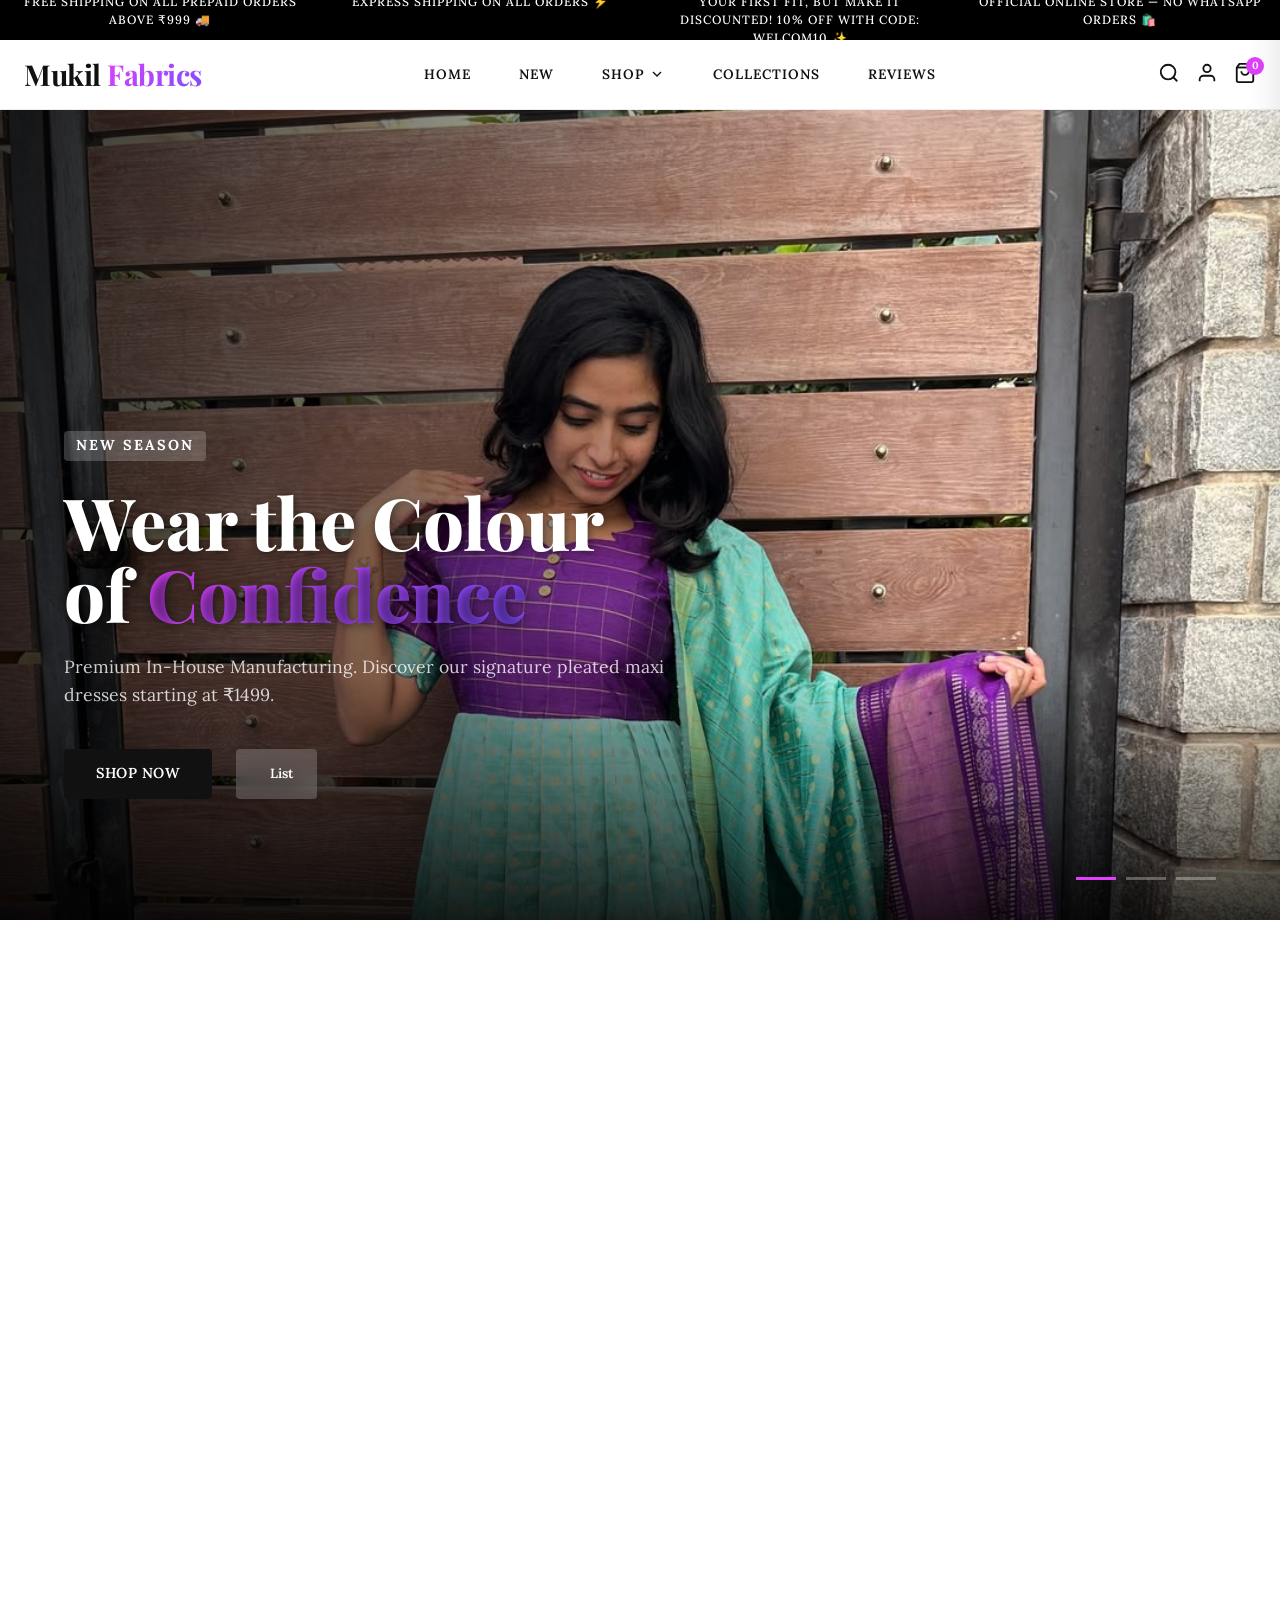
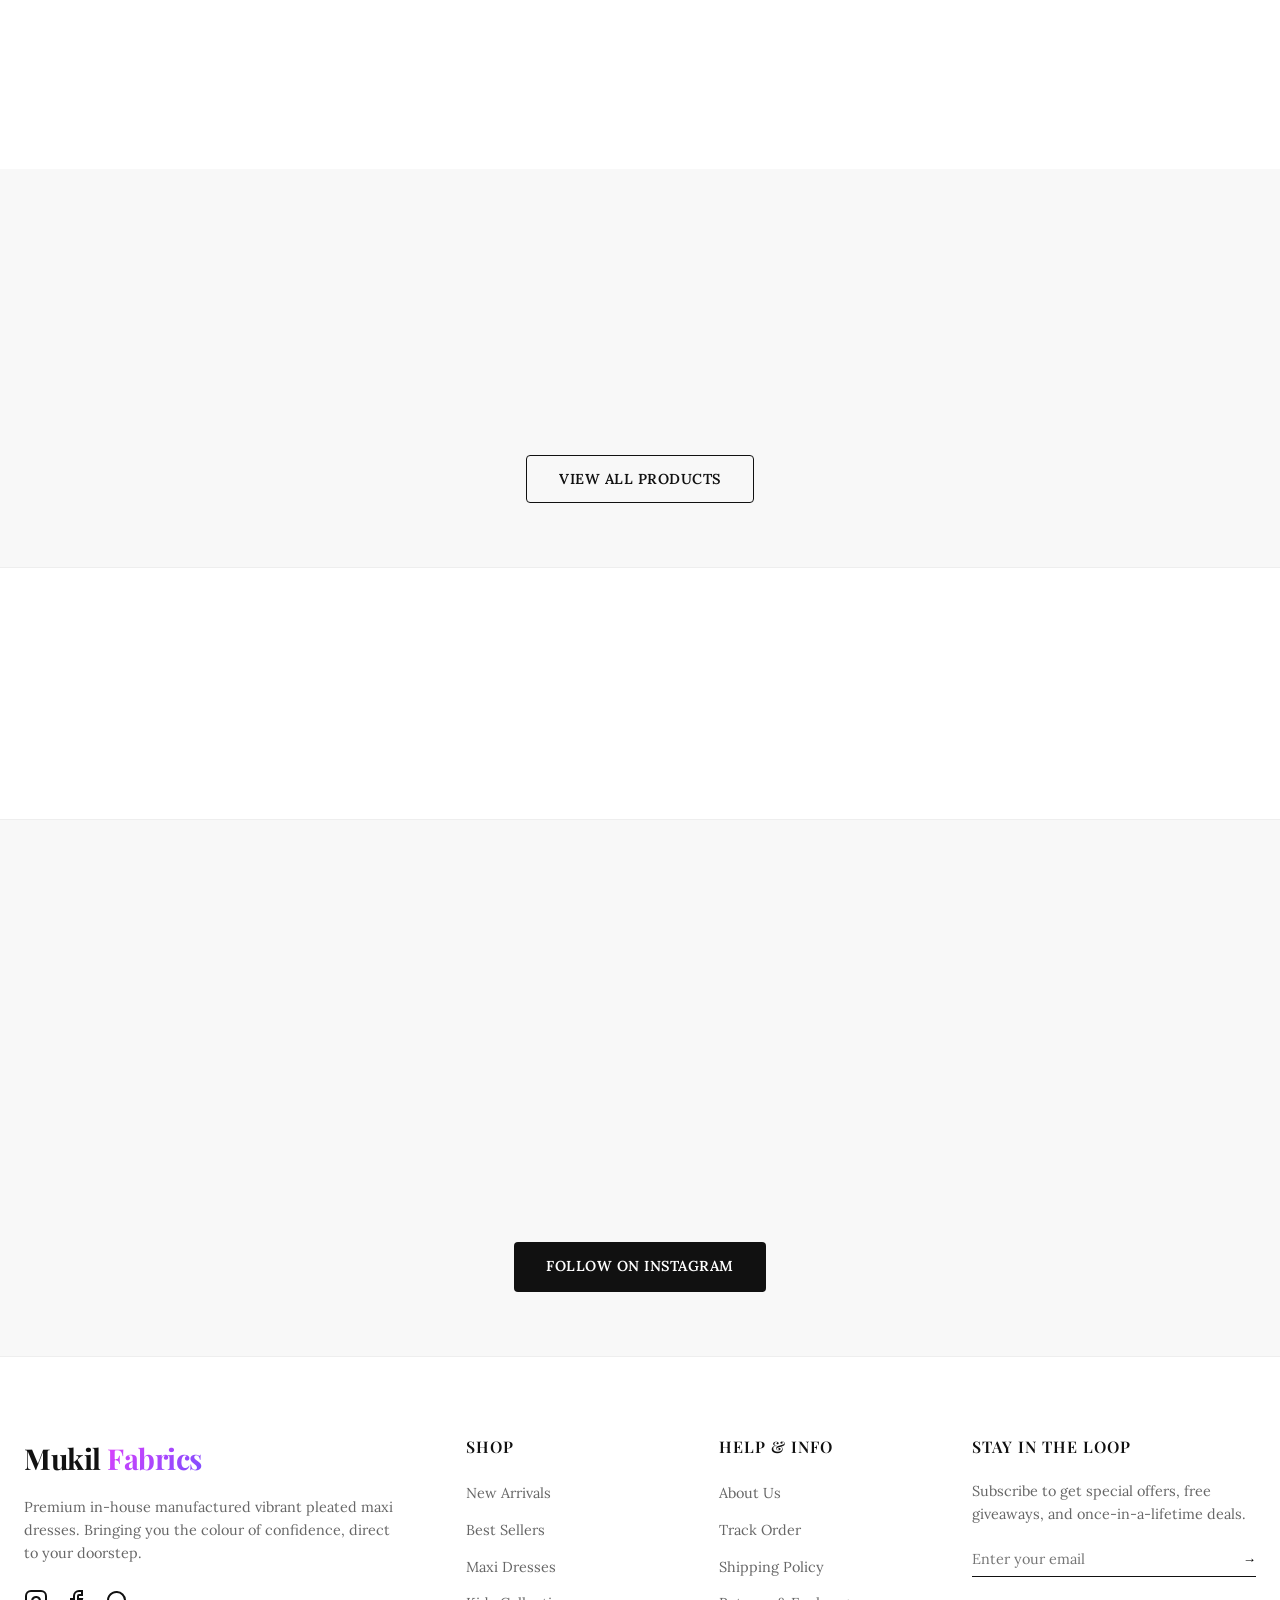
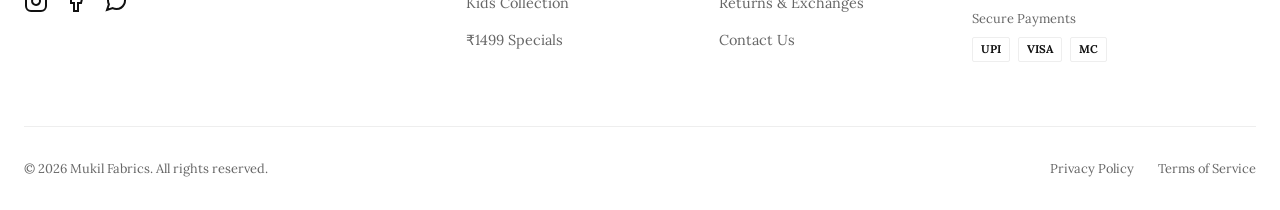
==== commit ad36d365: "Fix green block bug in cart drawer by scoping progress bar classes" ====
--- a/index.html
+++ b/index.html
@@ -5,7 +5,7 @@
   <meta name="viewport" content="width=device-width, initial-scale=1.0">
   <title>Mukil Fabrics – Premium Pleated Maxi Dresses</title>
   <meta name="description" content="Shop Mukil Fabrics for trendy, vibrant pleated maxi dresses. Direct from manufacturer at ₹1499.">
-  <link rel="stylesheet" href="style.css?v=2.5">
+  <link rel="stylesheet" href="style.css?v=2.6">
   <link rel="preconnect" href="https://fonts.googleapis.com">
   <link rel="preconnect" href="https://fonts.gstatic.com" crossorigin>
   <link href="https://fonts.googleapis.com/css2?family=Lora:ital,wght@0,400;0,500;0,600;0,700;1,400&family=Playfair+Display:ital,wght@0,400;0,500;0,600;0,700;0,800;0,900;1,400&display=swap" rel="stylesheet">
@@ -147,9 +147,9 @@
       <button class="ott-nav next" id="ottNext"><svg viewBox="0 0 24 24" fill="none" stroke="currentColor" stroke-width="2.5"><polyline points="9 18 15 12 9 6"></polyline></svg></button>
       
       <div class="ott-progress">
-        <div class="progress-segment active" onclick="goToOttSlide(0)"><div class="progress-fill"></div></div>
-        <div class="progress-segment" onclick="goToOttSlide(1)"><div class="progress-fill"></div></div>
-        <div class="progress-segment" onclick="goToOttSlide(2)"><div class="progress-fill"></div></div>
+        <div class="progress-segment active" onclick="goToOttSlide(0)"><div class="ott-progress-fill"></div></div>
+        <div class="progress-segment" onclick="goToOttSlide(1)"><div class="ott-progress-fill"></div></div>
+        <div class="progress-segment" onclick="goToOttSlide(2)"><div class="ott-progress-fill"></div></div>
       </div>
     </section>
 
@@ -349,7 +349,9 @@
     <!-- Free shipping progress -->
     <div class="shipping-progress-container">
       <p class="shipping-message" id="shippingMessage">Add ₹999 for free shipping!</p>
-      <div class="progress-bar"><div class="progress-fill" id="shippingProgress"></div></div>
+      <div class="progress-bar">
+        <div class="cart-progress-fill" id="shippingProgress"></div>
+      </div>
     </div>
 
     <div class="cart-items" id="cartItems">
--- a/style.css
+++ b/style.css
@@ -395,11 +395,11 @@
   position: relative;
   overflow: hidden;
 }
-.progress-segment.active .progress-fill {
+.progress-segment.active .ott-progress-fill {
   width: 100%;
   transition: width 6s linear;
 }
-.progress-fill {
+.ott-progress-fill {
   position: absolute;
   inset: 0;
   width: 0%;
@@ -611,8 +611,8 @@
 .close-cart { font-size: 1.5rem; }
 .shipping-progress-container { padding: 1rem 1.5rem; background: var(--bg-alt); border-bottom: 1px solid var(--border); }
 .shipping-message { font-size: 0.85rem; text-align: center; margin-bottom: 0.5rem; font-weight: 500; }
-.progress-bar { height: 6px; background: var(--border); border-radius: 3px; overflow: hidden; }
-.progress-fill { height: 100%; background: var(--success); width: 0%; transition: width 0.3s; }
+.progress-bar { height: 6px; background: var(--border); border-radius: 3px; overflow: hidden; position: relative; }
+.cart-progress-fill { height: 100%; background: var(--success); width: 0%; transition: width 0.3s; position: absolute; left: 0; top: 0; }
 .cart-items { flex: 1; overflow-y: auto; padding: 1.5rem; display: flex; flex-direction: column; gap: 1.5rem; }
 .cart-item { display: flex; gap: 1rem; }
 .cart-item-img { width: 80px; height: 100px; object-fit: cover; border-radius: var(--radius); }
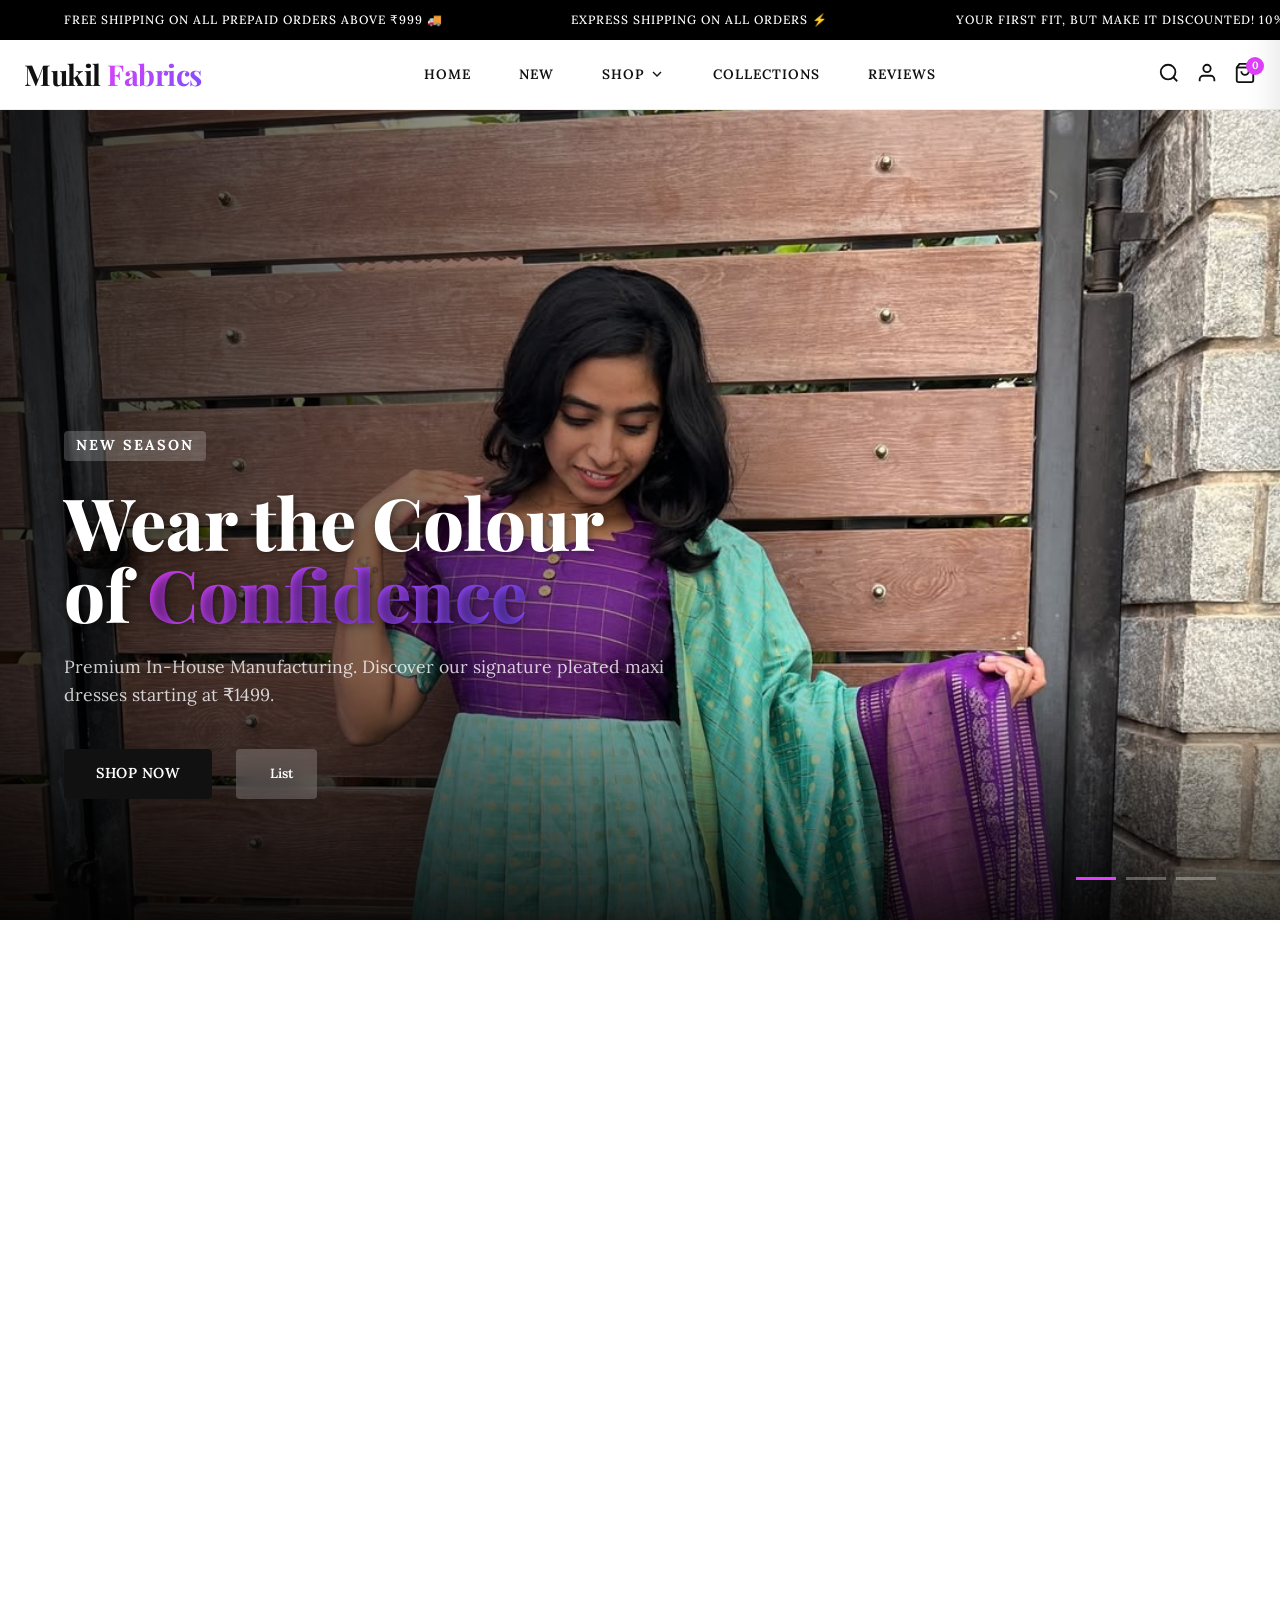
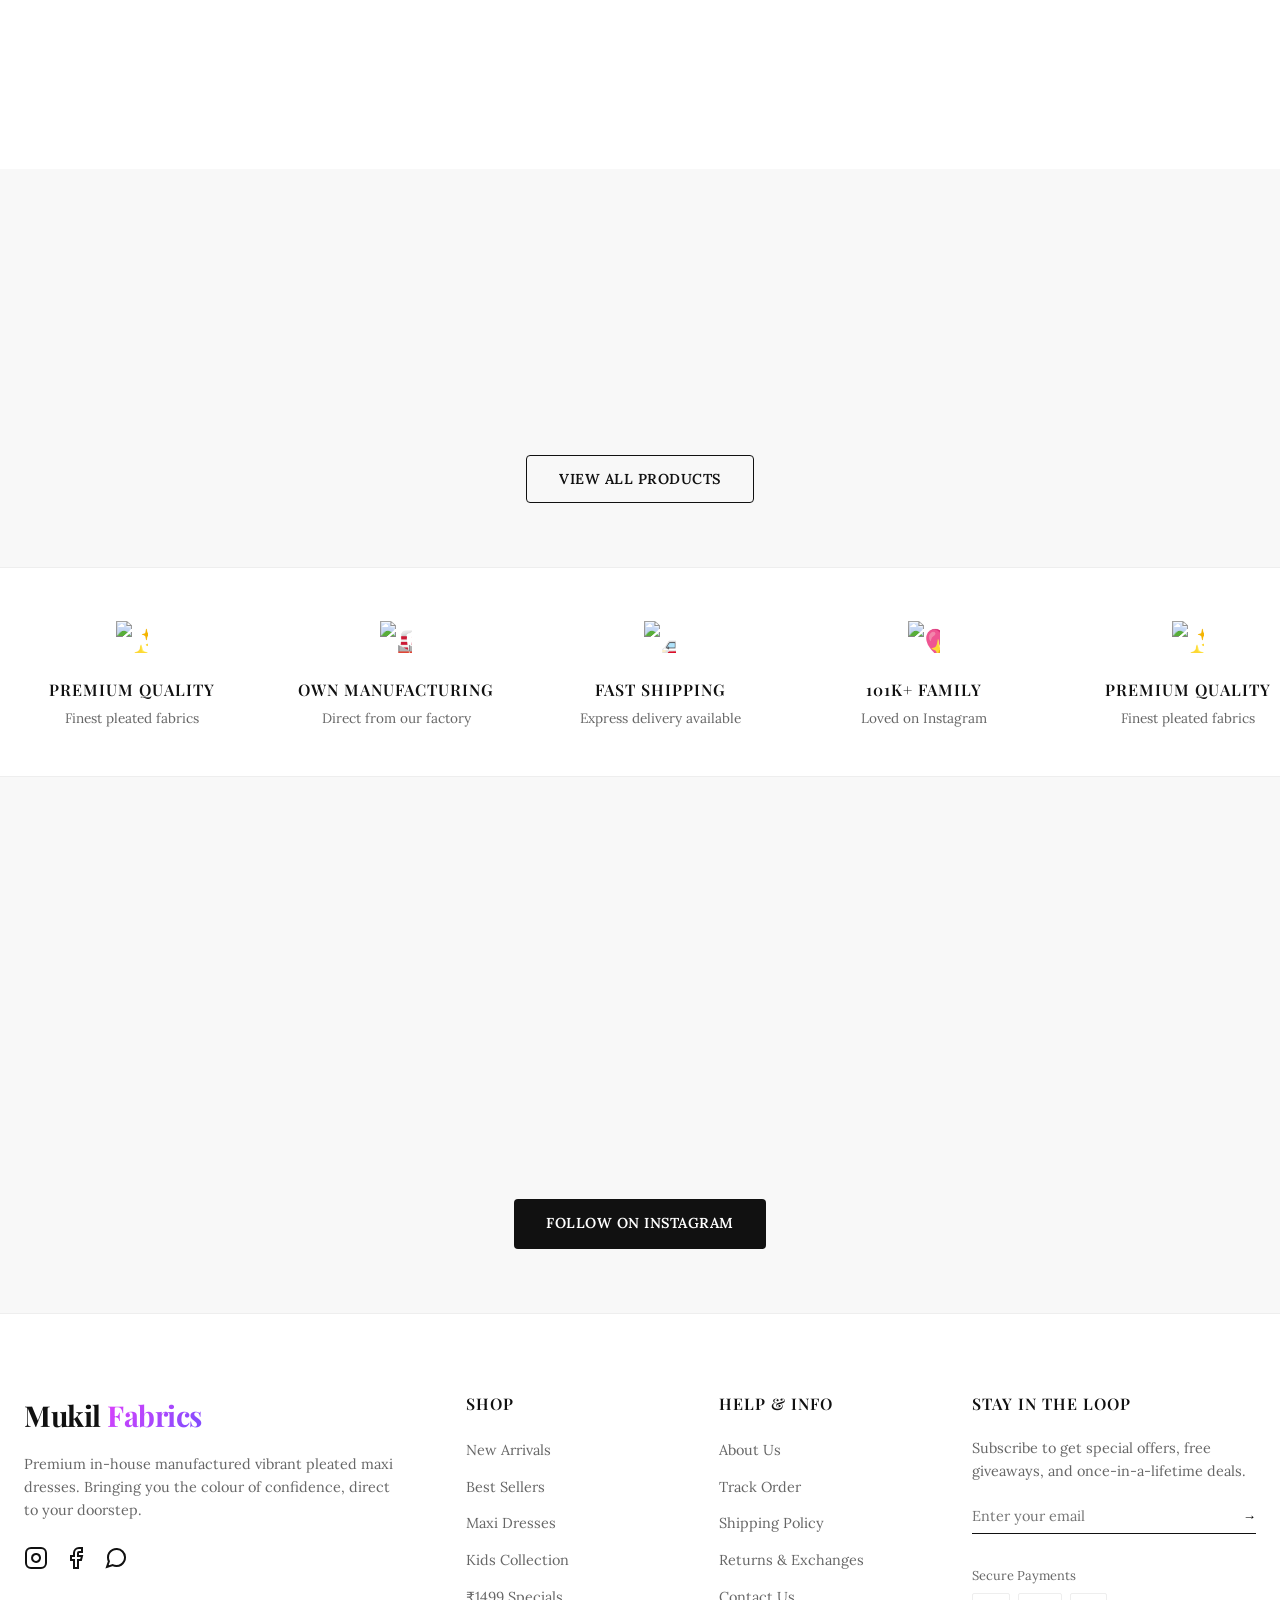
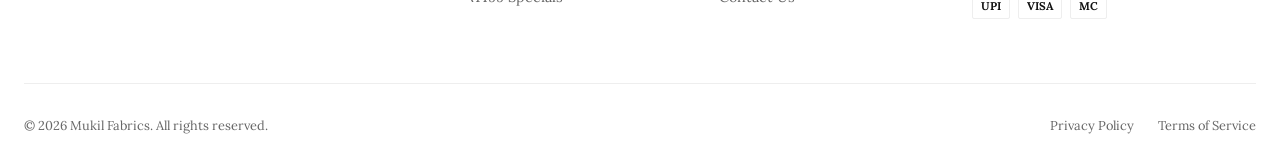
==== commit 8ca77401: "Fix banner sync bug and improve infinite scroll visibility" ====
--- a/index.html
+++ b/index.html
@@ -212,10 +212,31 @@
       </div>
     </section>
 
-    <!-- TRUST BADGES -->
-    <section class="trust-bar section-padding">
-      <div class="container">
-        <div class="trust-grid reveal-up animate-on-scroll">
+    <!-- TRUST BAR MARQUEE -->
+    <section class="trust-bar">
+      <div class="trust-marquee-container">
+        <div class="trust-marquee-track" id="trustTrack">
+          <div class="trust-item">
+            <div class="trust-icon"><img src="https://unpkg.com/emoji-datasource-apple@15.0.1/img/apple/64/2728.png" alt="✨" class="apple-emoji"></div>
+            <h4>Premium Quality</h4>
+            <p>Finest pleated fabrics</p>
+          </div>
+          <div class="trust-item">
+            <div class="trust-icon"><img src="https://unpkg.com/emoji-datasource-apple@15.0.1/img/apple/64/1f3ed.png" alt="🏭" class="apple-emoji"></div>
+            <h4>Own Manufacturing</h4>
+            <p>Direct from our factory</p>
+          </div>
+          <div class="trust-item">
+            <div class="trust-icon"><img src="https://unpkg.com/emoji-datasource-apple@15.0.1/img/apple/64/1f69a.png" alt="🚚" class="apple-emoji"></div>
+            <h4>Fast Shipping</h4>
+            <p>Express delivery available</p>
+          </div>
+          <div class="trust-item">
+            <div class="trust-icon"><img src="https://unpkg.com/emoji-datasource-apple@15.0.1/img/apple/64/1f496.png" alt="💖" class="apple-emoji"></div>
+            <h4>101K+ Family</h4>
+            <p>Loved on Instagram</p>
+          </div>
+          <!-- Clones for seamless loop -->
           <div class="trust-item">
             <div class="trust-icon"><img src="https://unpkg.com/emoji-datasource-apple@15.0.1/img/apple/64/2728.png" alt="✨" class="apple-emoji"></div>
             <h4>Premium Quality</h4>
--- a/style.css
+++ b/style.css
@@ -137,13 +137,18 @@
 }
 .announcement-track {
   display: flex;
-  width: 400%; /* 4 slides */
-  transition: transform 0.5s ease-in-out;
+  white-space: nowrap;
+  animation: announcement-marquee 30s linear infinite;
 }
 .announcement-slide {
-  width: 25%;
-  text-align: center;
-  padding: 0 1rem;
+  padding: 0 4rem;
+  display: flex;
+  align-items: center;
+}
+
+@keyframes announcement-marquee {
+  0% { transform: translateX(0); }
+  100% { transform: translateX(-50%); }
 }
 
 /* HEADER & MEGA MENU */
@@ -306,11 +311,19 @@
   color: #fff;
   opacity: 0;
   transform: translateY(20px);
-  transition: all 0.8s ease-out;
+  transition: opacity 0.8s ease-out, transform 0.8s ease-out;
+  pointer-events: none;
 }
 .ott-slide.active .ott-content {
   opacity: 1;
   transform: translateY(0);
+  pointer-events: auto;
+}
+/* Ensure wordings are visible if the user is swiping and the slide is mostly visible */
+@media (hover: none) {
+  .ott-slider:not(:active) .ott-slide.active .ott-content {
+    opacity: 1;
+  }
 }
 
 .ott-tag {
@@ -406,6 +419,11 @@
   background: var(--accent);
 }
 
+/* Pause marquee on hover */
+.announcement-bar:hover .announcement-track {
+  animation-play-state: paused;
+}
+
 /* COLLECTIONS GRID */
 .collection-grid {
   display: grid; grid-template-columns: repeat(4, 1fr);
@@ -529,12 +547,43 @@
 .product-rating { display: flex; align-items: center; gap: 0.25rem; margin-top: 0.5rem; font-size: 0.75rem; color: var(--text-muted); }
 .stars { color: #FFD700; letter-spacing: 2px; }
 
-/* TRUST BAR */
-.trust-bar { border-top: 1px solid var(--border); border-bottom: 1px solid var(--border); }
-.trust-grid { display: grid; grid-template-columns: repeat(4, 1fr); gap: 2rem; text-align: center; }
+/* TRUST BAR MARQUEE */
+.trust-bar { 
+  border-top: 1px solid var(--border); 
+  border-bottom: 1px solid var(--border); 
+  padding: 3rem 0;
+  overflow: hidden;
+  background: #fff;
+}
+.trust-marquee-container {
+  display: flex;
+  overflow: hidden;
+  user-select: none;
+}
+.trust-marquee-track {
+  display: flex;
+  white-space: nowrap;
+  animation: trust-marquee 40s linear infinite;
+  gap: 4rem;
+  padding: 0 2rem;
+}
+.trust-item {
+  flex: 0 0 auto;
+  text-align: center;
+  min-width: 200px;
+}
 .trust-icon { font-size: 2rem; margin-bottom: 1rem; }
-.trust-item h4 { font-size: 1rem; margin-bottom: 0.5rem; }
+.trust-item h4 { font-size: 1rem; margin-bottom: 0.5rem; text-transform: uppercase; letter-spacing: 1px; }
 .trust-item p { font-size: 0.85rem; color: var(--text-muted); }
+
+@keyframes trust-marquee {
+  0% { transform: translateX(0); }
+  100% { transform: translateX(calc(-50% - 2rem)); }
+}
+
+.trust-bar:hover .trust-marquee-track {
+  animation-play-state: paused;
+}
 
 /* INSTA GRID */
 .insta-grid { display: grid; grid-template-columns: repeat(6, 1fr); gap: 10px; }
